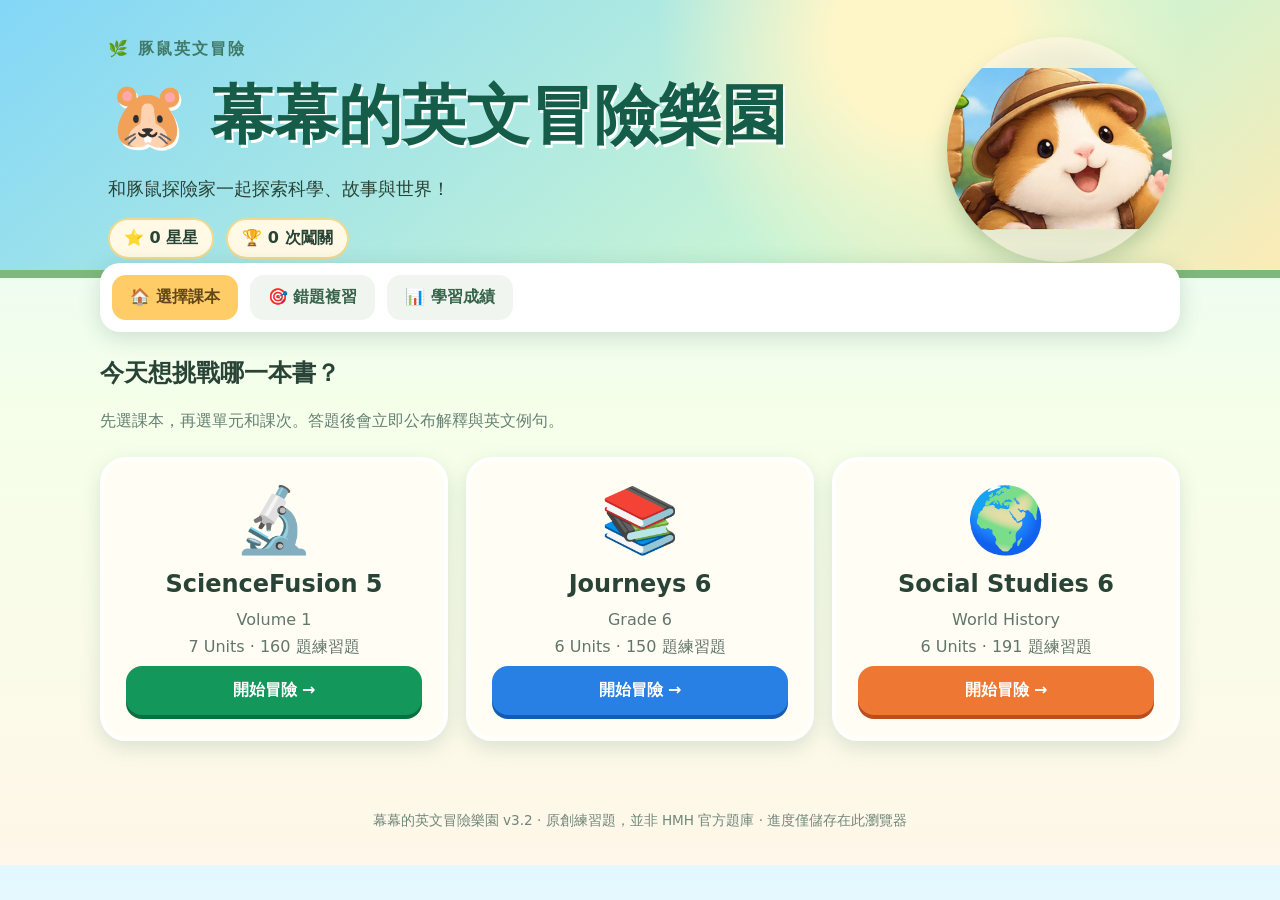
==== index.html @ 1f788ea9 "Add files via upload" ====
<!doctype html><html lang="zh-Hant"><head><meta charset="utf-8"><meta name="viewport" content="width=device-width,initial-scale=1"><title>幕幕的英文冒險樂園 v3.2</title><link rel="stylesheet" href="style.css"></head><body><header class="hero"><div class="hero-inner"><div><div class="eyebrow">🌿 豚鼠英文冒險</div><h1>🐹 幕幕的英文冒險樂園</h1><p>和豚鼠探險家一起探索科學、故事與世界！</p><div class="topstats"><span id="stars">⭐ 0 星星</span><span id="done">🏆 0 次闖關</span></div></div><img class="mascot" src="character.png" alt="豚鼠探險家"></div></header><div class="shell"><nav><button id="navHome" class="active">🏠 選擇課本</button><button id="navWrong">🎯 錯題複習</button><button id="navStats">📊 學習成績</button></nav><main><section id="home"><h2>今天想挑戰哪一本書？</h2><p class="muted">先選課本，再選單元和課次。答題後會立即公布解釋與英文例句。</p><div id="books" class="books"></div></section><section id="select" class="hide"><button class="back" id="backHome">← 返回課本</button><h2 id="bookTitle"></h2><p class="muted">請選擇單元，再選擇綜合挑戰或閱讀理解</p><div id="units"></div><div id="lessons"></div><div id="modeChoice" class="hide mode-choice"><h3>🐹 選擇練習模式</h3><button id="mixedMode" class="primary">🔤 綜合挑戰（單字、文法、觀念）· 20 題</button><button id="readingMode" class="primary">📖 閱讀理解（每題不同短文）· 20 題</button></div></section><section id="quiz" class="hide"><button class="back" id="backSelect">← 返回課次</button><div class="quizhead"><div><div id="crumb" class="muted"></div><h2 id="qcounter"></h2></div><span id="qscore" class="pill">⭐ 0</span></div><div class="bar"><div id="barfill"></div></div><div class="question-card"><div class="question-top"><span id="qtype" class="pill">英文挑戰</span><button id="speakQuestion" class="outline">🔊 朗讀題目</button></div><div id="readingPassage" class="reading-passage hide"><strong id="readingTitle"></strong><p id="readingText"></p><button id="speakPassage" class="outline">🔊 朗讀短文</button></div><h2 id="question"></h2><div id="options" class="options"></div></div><div id="feedback" class="feedback hide"><h2 id="verdict"></h2><p id="explanation"></p><div class="example"><strong>📗 英文例句</strong><p id="exampleEn"></p><p id="exampleZh" class="muted"></p><button id="speakExample" class="outline">🔊 聽例句</button></div><button id="next" class="primary">下一題 →</button></div></section><section id="finish" class="hide result"></section><section id="stats" class="hide"><h2>📊 學習成績</h2><div id="statsBody"></div><button id="clearStats" class="outline">清除本機學習紀錄</button></section></main><footer>幕幕的英文冒險樂園 v3.2 · 原創練習題，並非 HMH 官方題庫 · 進度僅儲存在此瀏覽器</footer></div><script src="data.js"></script><script src="reading.js"></script><script src="reading-addon.js"></script><script src="game.js"></script></body></html>
---- style.css ----
*{box-sizing:border-box}body{margin:0;font-family:system-ui,'Microsoft JhengHei',sans-serif;color:#294437;background:linear-gradient(180deg,#e3f8ff,#f5ffe9 48%,#fff7e9)}button{font:inherit;cursor:pointer;border:0}button:disabled{cursor:not-allowed;opacity:.55}.hero{background:radial-gradient(circle at 72% 15%,#fff6c8 0 9%,transparent 28%),linear-gradient(140deg,#83d7f7,#c9f4d4 68%,#fcebb6);border-bottom:8px solid #80b77c;overflow:hidden}.hero-inner{max-width:1120px;margin:auto;display:flex;align-items:center;justify-content:space-between;min-height:270px;padding:28px 28px 0}.eyebrow{font-weight:900;letter-spacing:2px;color:#407a69}h1{font-size:clamp(2.3rem,5vw,4.3rem);margin:12px 0;color:#155d48;text-shadow:2px 3px #fff}h2{line-height:1.4}.hero p{font-size:1.1rem}.mascot{width:225px;height:225px;object-fit:contain;filter:drop-shadow(0 10px 10px #487b4a55);border-radius:50%;background:#fff7e7a8}.topstats{display:flex;gap:12px;flex-wrap:wrap}.topstats span,.pill{display:inline-block;background:#fff9e5;border:2px solid #f0d98d;border-radius:40px;padding:8px 14px;font-weight:800}.shell{max-width:1120px;margin:0 auto;padding:0 20px}nav{display:flex;gap:12px;flex-wrap:wrap;background:#fff;border-radius:20px;padding:12px;margin:-15px auto 25px;position:relative;box-shadow:0 5px 22px #255b4530}nav button{background:#f0f6ef;color:#38644b;border-radius:14px;padding:12px 18px;font-weight:800}nav button.active,nav button:hover{background:#ffcc68;color:#614719}main{min-height:420px}section{margin-bottom:24px}.muted{color:#678076}.books{display:grid;grid-template-columns:repeat(3,minmax(0,1fr));gap:18px;margin-top:25px}.book{background:#fffdf4;border:4px solid #fff;box-shadow:0 7px 20px #39735b2c;border-radius:26px;padding:22px;text-align:center;display:flex;flex-direction:column;gap:8px}.book .emoji{font-size:4rem}.book h3{font-size:1.5rem;margin:4px 0}.book p{margin:0;color:#63766a}.book button,.primary{background:#14975b;color:white;font-weight:900;border-radius:16px;padding:14px 22px;box-shadow:0 4px 0 #08703f;margin-top:auto}.book:nth-child(2) button{background:#287fe4;box-shadow:0 4px 0 #155cb1}.book:nth-child(3) button{background:#ee7734;box-shadow:0 4px 0 #b94e1e}.back,.outline{border:2px solid #a4c8b5;border-radius:12px;background:#fff;padding:10px 14px;color:#24654e;font-weight:800}.unit,.lesson{width:100%;display:block;text-align:left;background:white;border:2px solid #d8e9d8;padding:15px 18px;border-radius:16px;margin:10px 0;font-weight:750;color:#335946}.unit.active{border-color:#1a9b62;background:#eaffec}.lesson{margin-left:12px;width:calc(100% - 12px)}.lesson small{display:block;color:#6b7c73;margin-top:4px}.lesson:disabled{background:#f4f5f1}.quizhead,.question-top{display:flex;justify-content:space-between;align-items:center;gap:12px}.bar{height:14px;background:#dbe6dc;border-radius:20px;overflow:hidden;margin:15px 0 20px}.bar>div{height:100%;background:#f3b43b;width:0;transition:width .2s}.question-card,.feedback,.result,#statsBody{background:#fff;border-radius:24px;padding:26px;box-shadow:0 6px 22px #416a4b22}.question-card h2{font-size:1.65rem;margin:25px 0}.options{display:grid;grid-template-columns:1fr 1fr;gap:12px}.option{background:#f6fbf4;border:2px solid #c8dfcd;border-radius:14px;padding:18px;text-align:left;color:#28513e;font-weight:750}.option:hover:not(:disabled){background:#e9f8dd}.option.correct{background:#dcf8df;border-color:#26a45c}.option.wrong{background:#ffe1e1;border-color:#e76d6d}.feedback{margin-top:18px;background:#fffbea}.feedback h2{color:#d07829}.example{background:#eff8e9;padding:15px;border-radius:16px;margin:15px 0}.hide{display:none!important}footer{color:#70877b;text-align:center;padding:35px 5px;font-size:.85rem}.result{text-align:center}.result h2{font-size:2rem}.result .primary{margin-top:15px}@media(max-width:700px){.hero-inner{min-height:215px;padding:20px 15px}.mascot{width:125px;height:125px}.hero p{font-size:.9rem}.books{grid-template-columns:1fr}.options{grid-template-columns:1fr}.shell{padding:0 12px}nav button{padding:9px;font-size:.85rem}.question-card{padding:18px}}

.mode-choice{margin:22px 0;padding:20px;background:#fff;border:2px solid #d5e8d4;border-radius:22px;display:flex;flex-wrap:wrap;gap:12px;align-items:center}.mode-choice h3{width:100%;margin:0}.mode-choice button{flex:1;min-width:220px}.reading-passage{background:#fffdf2;border:2px solid #e7ddb7;border-radius:16px;padding:20px;margin:16px 0 24px;line-height:1.85;color:#264439}.reading-passage strong{font-size:1.12em}.reading-passage p{white-space:pre-wrap;font-size:1.06em}.mode-choice.hide,.reading-passage.hide{display:none}
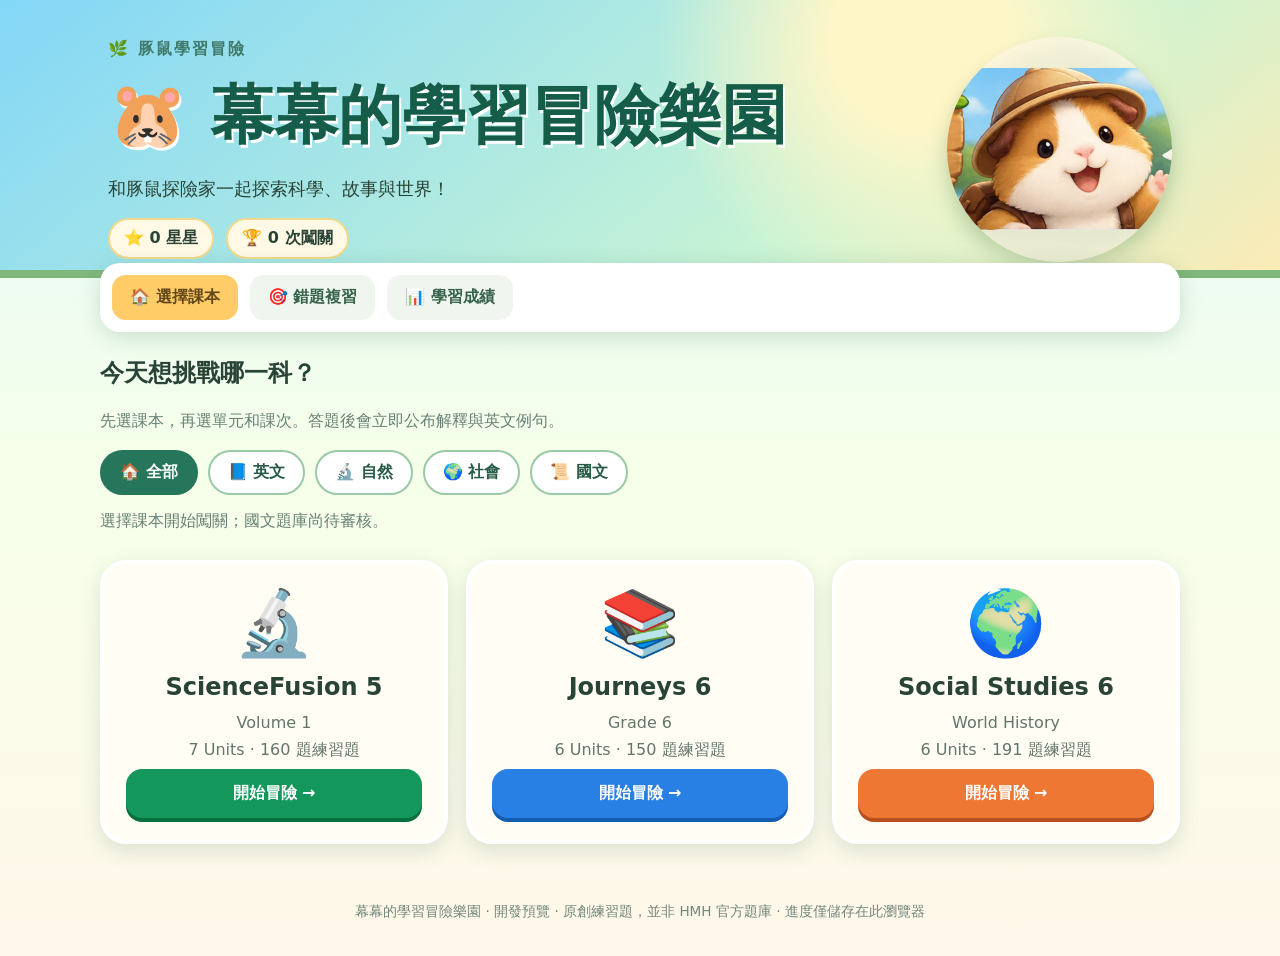
==== commit 45258c9f: "Introduce multisubject homepage on development branch" ====
--- a/index.html
+++ b/index.html
@@ -1 +1 @@
-<!doctype html><html lang="zh-Hant"><head><meta charset="utf-8"><meta name="viewport" content="width=device-width,initial-scale=1"><title>幕幕的英文冒險樂園 v3.2</title><link rel="stylesheet" href="style.css"></head><body><header class="hero"><div class="hero-inner"><div><div class="eyebrow">🌿 豚鼠英文冒險</div><h1>🐹 幕幕的英文冒險樂園</h1><p>和豚鼠探險家一起探索科學、故事與世界！</p><div class="topstats"><span id="stars">⭐ 0 星星</span><span id="done">🏆 0 次闖關</span></div></div><img class="mascot" src="character.png" alt="豚鼠探險家"></div></header><div class="shell"><nav><button id="navHome" class="active">🏠 選擇課本</button><button id="navWrong">🎯 錯題複習</button><button id="navStats">📊 學習成績</button></nav><main><section id="home"><h2>今天想挑戰哪一本書？</h2><p class="muted">先選課本，再選單元和課次。答題後會立即公布解釋與英文例句。</p><div id="books" class="books"></div></section><section id="select" class="hide"><button class="back" id="backHome">← 返回課本</button><h2 id="bookTitle"></h2><p class="muted">請選擇單元，再選擇綜合挑戰或閱讀理解</p><div id="units"></div><div id="lessons"></div><div id="modeChoice" class="hide mode-choice"><h3>🐹 選擇練習模式</h3><button id="mixedMode" class="primary">🔤 綜合挑戰（單字、文法、觀念）· 20 題</button><button id="readingMode" class="primary">📖 閱讀理解（每題不同短文）· 20 題</button></div></section><section id="quiz" class="hide"><button class="back" id="backSelect">← 返回課次</button><div class="quizhead"><div><div id="crumb" class="muted"></div><h2 id="qcounter"></h2></div><span id="qscore" class="pill">⭐ 0</span></div><div class="bar"><div id="barfill"></div></div><div class="question-card"><div class="question-top"><span id="qtype" class="pill">英文挑戰</span><button id="speakQuestion" class="outline">🔊 朗讀題目</button></div><div id="readingPassage" class="reading-passage hide"><strong id="readingTitle"></strong><p id="readingText"></p><button id="speakPassage" class="outline">🔊 朗讀短文</button></div><h2 id="question"></h2><div id="options" class="options"></div></div><div id="feedback" class="feedback hide"><h2 id="verdict"></h2><p id="explanation"></p><div class="example"><strong>📗 英文例句</strong><p id="exampleEn"></p><p id="exampleZh" class="muted"></p><button id="speakExample" class="outline">🔊 聽例句</button></div><button id="next" class="primary">下一題 →</button></div></section><section id="finish" class="hide result"></section><section id="stats" class="hide"><h2>📊 學習成績</h2><div id="statsBody"></div><button id="clearStats" class="outline">清除本機學習紀錄</button></section></main><footer>幕幕的英文冒險樂園 v3.2 · 原創練習題，並非 HMH 官方題庫 · 進度僅儲存在此瀏覽器</footer></div><script src="data.js"></script><script src="reading.js"></script><script src="reading-addon.js"></script><script src="game.js"></script></body></html>
+<!doctype html><html lang="zh-Hant"><head><meta charset="utf-8"><meta name="viewport" content="width=device-width,initial-scale=1"><title>幕幕的學習冒險樂園｜開發預覽</title><link rel="stylesheet" href="style.css"><link rel="stylesheet" href="subject-navigation.css"></head><body><header class="hero"><div class="hero-inner"><div><div class="eyebrow">🌿 豚鼠學習冒險</div><h1>🐹 幕幕的學習冒險樂園</h1><p>和豚鼠探險家一起探索科學、故事與世界！</p><div class="topstats"><span id="stars">⭐ 0 星星</span><span id="done">🏆 0 次闖關</span></div></div><img class="mascot" src="character.png" alt="豚鼠探險家"></div></header><div class="shell"><nav><button id="navHome" class="active">🏠 選擇課本</button><button id="navWrong">🎯 錯題複習</button><button id="navStats">📊 學習成績</button></nav><main><section id="home"><h2>今天想挑戰哪一科？</h2><p class="muted">先選課本，再選單元和課次。答題後會立即公布解釋與英文例句。</p><div id="books" class="books"></div></section><section id="select" class="hide"><button class="back" id="backHome">← 返回課本</button><h2 id="bookTitle"></h2><p class="muted">請選擇單元，再選擇綜合挑戰或閱讀理解</p><div id="units"></div><div id="lessons"></div><div id="modeChoice" class="hide mode-choice"><h3>🐹 選擇練習模式</h3><button id="mixedMode" class="primary">🔤 綜合挑戰（單字、文法、觀念）· 20 題</button><button id="readingMode" class="primary">📖 閱讀理解（每題不同短文）· 20 題</button></div></section><section id="quiz" class="hide"><button class="back" id="backSelect">← 返回課次</button><div class="quizhead"><div><div id="crumb" class="muted"></div><h2 id="qcounter"></h2></div><span id="qscore" class="pill">⭐ 0</span></div><div class="bar"><div id="barfill"></div></div><div class="question-card"><div class="question-top"><span id="qtype" class="pill">英文挑戰</span><button id="speakQuestion" class="outline">🔊 朗讀題目</button></div><div id="readingPassage" class="reading-passage hide"><strong id="readingTitle"></strong><p id="readingText"></p><button id="speakPassage" class="outline">🔊 朗讀短文</button></div><h2 id="question"></h2><div id="options" class="options"></div></div><div id="feedback" class="feedback hide"><h2 id="verdict"></h2><p id="explanation"></p><div class="example"><strong>📗 英文例句</strong><p id="exampleEn"></p><p id="exampleZh" class="muted"></p><button id="speakExample" class="outline">🔊 聽例句</button></div><button id="next" class="primary">下一題 →</button></div></section><section id="finish" class="hide result"></section><section id="stats" class="hide"><h2>📊 學習成績</h2><div id="statsBody"></div><button id="clearStats" class="outline">清除本機學習紀錄</button></section></main><footer>幕幕的學習冒險樂園 · 開發預覽 · 原創練習題，並非 HMH 官方題庫 · 進度僅儲存在此瀏覽器</footer></div><script src="data.js"></script><script src="reading.js"></script><script src="reading-addon.js"></script><script src="game.js"></script><script src="subject-navigation.js"></script></body></html>
--- a/subject-navigation.css
+++ b/subject-navigation.css
@@ -0,0 +1,7 @@
+/* Multisubject navigation: development branch only */
+.subject-tabs{display:flex;gap:10px;flex-wrap:wrap;margin:18px 0 10px}
+.subject-tab{border:2px solid #9ac9a6;background:#fff;border-radius:999px;padding:10px 18px;font-weight:800;color:#275b47}
+.subject-tab:hover,.subject-tab:focus-visible{background:#e5f8e9;outline-offset:3px}
+.subject-tab.active{background:#26765b;color:#fff;border-color:#26765b}
+.subject-note{min-height:1.5em}
+.book[hidden]{display:none!important}
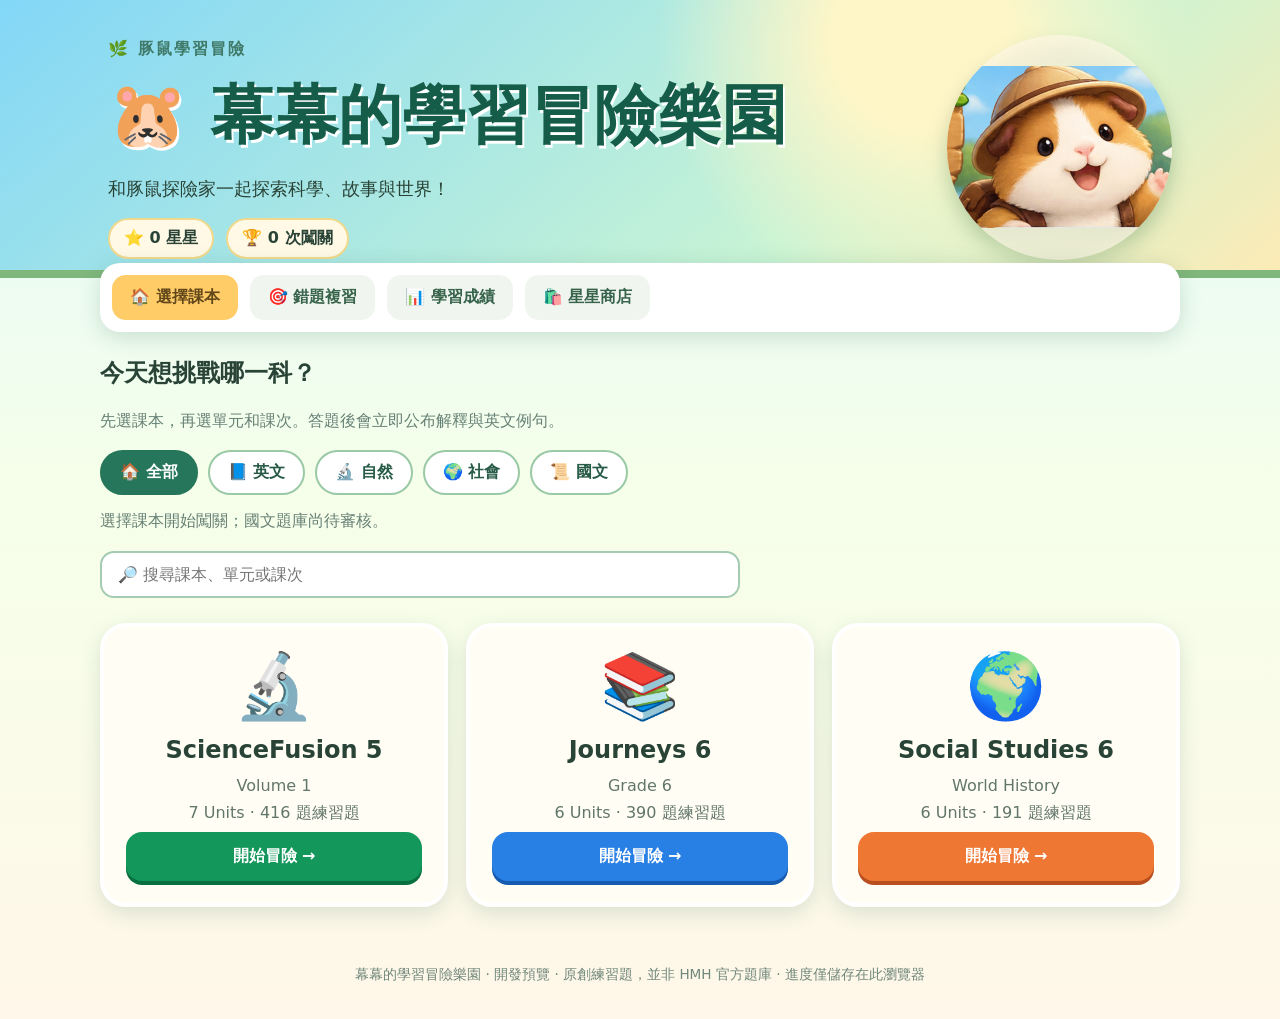
==== commit 2526f127: "Add accessible star shop and cosmetic costume preview to game layout" ====
--- a/index.html
+++ b/index.html
@@ -1 +1 @@
-<!doctype html><html lang="zh-Hant"><head><meta charset="utf-8"><meta name="viewport" content="width=device-width,initial-scale=1"><title>幕幕的學習冒險樂園｜開發預覽</title><link rel="stylesheet" href="style.css"><link rel="stylesheet" href="subject-navigation.css"></head><body><header class="hero"><div class="hero-inner"><div><div class="eyebrow">🌿 豚鼠學習冒險</div><h1>🐹 幕幕的學習冒險樂園</h1><p>和豚鼠探險家一起探索科學、故事與世界！</p><div class="topstats"><span id="stars">⭐ 0 星星</span><span id="done">🏆 0 次闖關</span></div></div><img class="mascot" src="character.png" alt="豚鼠探險家"></div></header><div class="shell"><nav><button id="navHome" class="active">🏠 選擇課本</button><button id="navWrong">🎯 錯題複習</button><button id="navStats">📊 學習成績</button></nav><main><section id="home"><h2>今天想挑戰哪一科？</h2><p class="muted">先選課本，再選單元和課次。答題後會立即公布解釋與英文例句。</p><div id="books" class="books"></div></section><section id="select" class="hide"><button class="back" id="backHome">← 返回課本</button><h2 id="bookTitle"></h2><p class="muted">請選擇單元，再選擇綜合挑戰或閱讀理解</p><div id="units"></div><div id="lessons"></div><div id="modeChoice" class="hide mode-choice"><h3>🐹 選擇練習模式</h3><button id="mixedMode" class="primary">🔤 綜合挑戰（單字、文法、觀念）· 20 題</button><button id="readingMode" class="primary">📖 閱讀理解（每題不同短文）· 20 題</button></div></section><section id="quiz" class="hide"><button class="back" id="backSelect">← 返回課次</button><div class="quizhead"><div><div id="crumb" class="muted"></div><h2 id="qcounter"></h2></div><span id="qscore" class="pill">⭐ 0</span></div><div class="bar"><div id="barfill"></div></div><div class="question-card"><div class="question-top"><span id="qtype" class="pill">英文挑戰</span><button id="speakQuestion" class="outline">🔊 朗讀題目</button></div><div id="readingPassage" class="reading-passage hide"><strong id="readingTitle"></strong><p id="readingText"></p><button id="speakPassage" class="outline">🔊 朗讀短文</button></div><h2 id="question"></h2><div id="options" class="options"></div></div><div id="feedback" class="feedback hide"><h2 id="verdict"></h2><p id="explanation"></p><div class="example"><strong>📗 英文例句</strong><p id="exampleEn"></p><p id="exampleZh" class="muted"></p><button id="speakExample" class="outline">🔊 聽例句</button></div><button id="next" class="primary">下一題 →</button></div></section><section id="finish" class="hide result"></section><section id="stats" class="hide"><h2>📊 學習成績</h2><div id="statsBody"></div><button id="clearStats" class="outline">清除本機學習紀錄</button></section></main><footer>幕幕的學習冒險樂園 · 開發預覽 · 原創練習題，並非 HMH 官方題庫 · 進度僅儲存在此瀏覽器</footer></div><script src="data.js"></script><script src="reading.js"></script><script src="reading-addon.js"></script><script src="game.js"></script><script src="subject-navigation.js"></script></body></html>
+<!doctype html><html lang="zh-Hant"><head><meta charset="utf-8"><meta name="viewport" content="width=device-width,initial-scale=1"><title>幕幕的學習冒險樂園｜開發預覽</title><link rel="stylesheet" href="style.css"><link rel="stylesheet" href="subject-navigation.css"></head><body><header class="hero"><div class="hero-inner"><div><div class="eyebrow">🌿 豚鼠學習冒險</div><h1>🐹 幕幕的學習冒險樂園</h1><p>和豚鼠探險家一起探索科學、故事與世界！</p><div class="topstats"><span id="stars">⭐ 0 星星</span><span id="done">🏆 0 次闖關</span></div></div><div class="mascot-wrap"><img class="mascot" src="character.png" alt="豚鼠探險家"><span id="hatOutfit" class="outfit hat-outfit hide" aria-label="已裝備魔法帽">🎩</span><span id="capeOutfit" class="outfit cape-outfit hide" aria-label="已裝備英雄披風">🦸</span></div></div></header><div class="shell"><nav><button id="navHome" class="active">🏠 選擇課本</button><button id="navWrong">🎯 錯題複習</button><button id="navStats">📊 學習成績</button><button id="navShop">🛍️ 星星商店</button></nav><main><section id="home"><h2>今天想挑戰哪一科？</h2><p class="muted">先選課本，再選單元和課次。答題後會立即公布解釋與英文例句。</p><div id="books" class="books"></div></section><section id="select" class="hide"><button class="back" id="backHome">← 返回課本</button><h2 id="bookTitle"></h2><p class="muted">請選擇單元，再選擇綜合挑戰或閱讀理解</p><div id="units"></div><div id="lessons"></div><div id="modeChoice" class="hide mode-choice"><h3>🐹 選擇練習模式</h3><button id="mixedMode" class="primary">🔤 綜合挑戰（單字、文法、觀念）· 20 題</button><button id="readingMode" class="primary">📖 閱讀理解（每題不同短文）· 20 題</button></div></section><section id="quiz" class="hide"><button class="back" id="backSelect">← 返回課次</button><div class="quizhead"><div><div id="crumb" class="muted"></div><h2 id="qcounter"></h2></div><span id="qscore" class="pill">⭐ 0</span></div><div class="bar"><div id="barfill"></div></div><div class="question-card"><div class="question-top"><span id="qtype" class="pill">英文挑戰</span><button id="speakQuestion" class="outline">🔊 朗讀題目</button></div><div id="readingPassage" class="reading-passage hide"><strong id="readingTitle"></strong><p id="readingText"></p><button id="speakPassage" class="outline">🔊 朗讀短文</button></div><h2 id="question"></h2><div id="options" class="options"></div></div><div id="feedback" class="feedback hide"><h2 id="verdict"></h2><p id="explanation"></p><div class="example"><strong>📗 英文例句</strong><p id="exampleEn"></p><p id="exampleZh" class="muted"></p><button id="speakExample" class="outline">🔊 聽例句</button></div><button id="next" class="primary">下一題 →</button></div></section><section id="finish" class="hide result"></section><section id="shop" class="hide"><h2>🛍️ 幕幕的星星商店</h2><p class="muted">使用答題累積的星星換取天竺鼠的裝扮與場景。所有課程永遠自由開放，商品不影響題目或課次。</p><p id="shopBalance" class="shop-balance" aria-live="polite"></p><div id="rewardPreview" class="reward-preview"></div><div id="shopItems" class="shop-items"></div><p id="shopMessage" class="muted" role="status" aria-live="polite"></p></section><section id="stats" class="hide"><h2>📊 學習成績</h2><div id="statsBody"></div><button id="clearStats" class="outline">清除本機學習紀錄</button></section></main><footer>幕幕的學習冒險樂園 · 開發預覽 · 原創練習題，並非 HMH 官方題庫 · 進度僅儲存在此瀏覽器</footer></div><script src="data.js"></script><script src="reading.js"></script><script src="reading-addon.js"></script><script src="rewards.js"></script><script src="game.js"></script><script src="subject-navigation.js"></script></body></html>
--- a/subject-navigation.css
+++ b/subject-navigation.css
@@ -5,3 +5,16 @@
 .subject-tab.active{background:#26765b;color:#fff;border-color:#26765b}
 .subject-note{min-height:1.5em}
 .book[hidden]{display:none!important}
+
+.lesson-review{margin:24px 0;padding:20px;background:#fffdf5;border:2px solid #e2d6ac;border-radius:20px}
+.lesson-review h3{margin-top:0}
+.review-item{margin:10px 0;padding:12px 14px;border:1px solid #c8dfcb;border-radius:12px;background:#fff}
+.review-item summary{font-weight:700;cursor:pointer;line-height:1.5}
+.review-item p{margin:10px 0;line-height:1.6}
+#studyMode{margin:8px}
+
+.lesson-search{width:100%;max-width:640px;padding:12px 16px;border:2px solid #a5cbb2;border-radius:14px;font:inherit;background:#fff;color:#294437}
+.lesson-search:focus-visible{outline:3px solid #7ecf9b;outline-offset:2px}
+.lesson-search-results:not(:empty){max-width:740px;margin:10px 0 20px;padding:12px;border-radius:16px;background:#f6fff8;border:1px solid #c9e3cf}
+.lesson-search-result{display:block;width:100%;text-align:left;margin:6px 0;padding:10px 12px;background:#fff;border:1px solid #b6d9c0;border-radius:10px;color:#275b47}
+.lesson-search-result:hover,.lesson-search-result:focus-visible{background:#e1f7e8}
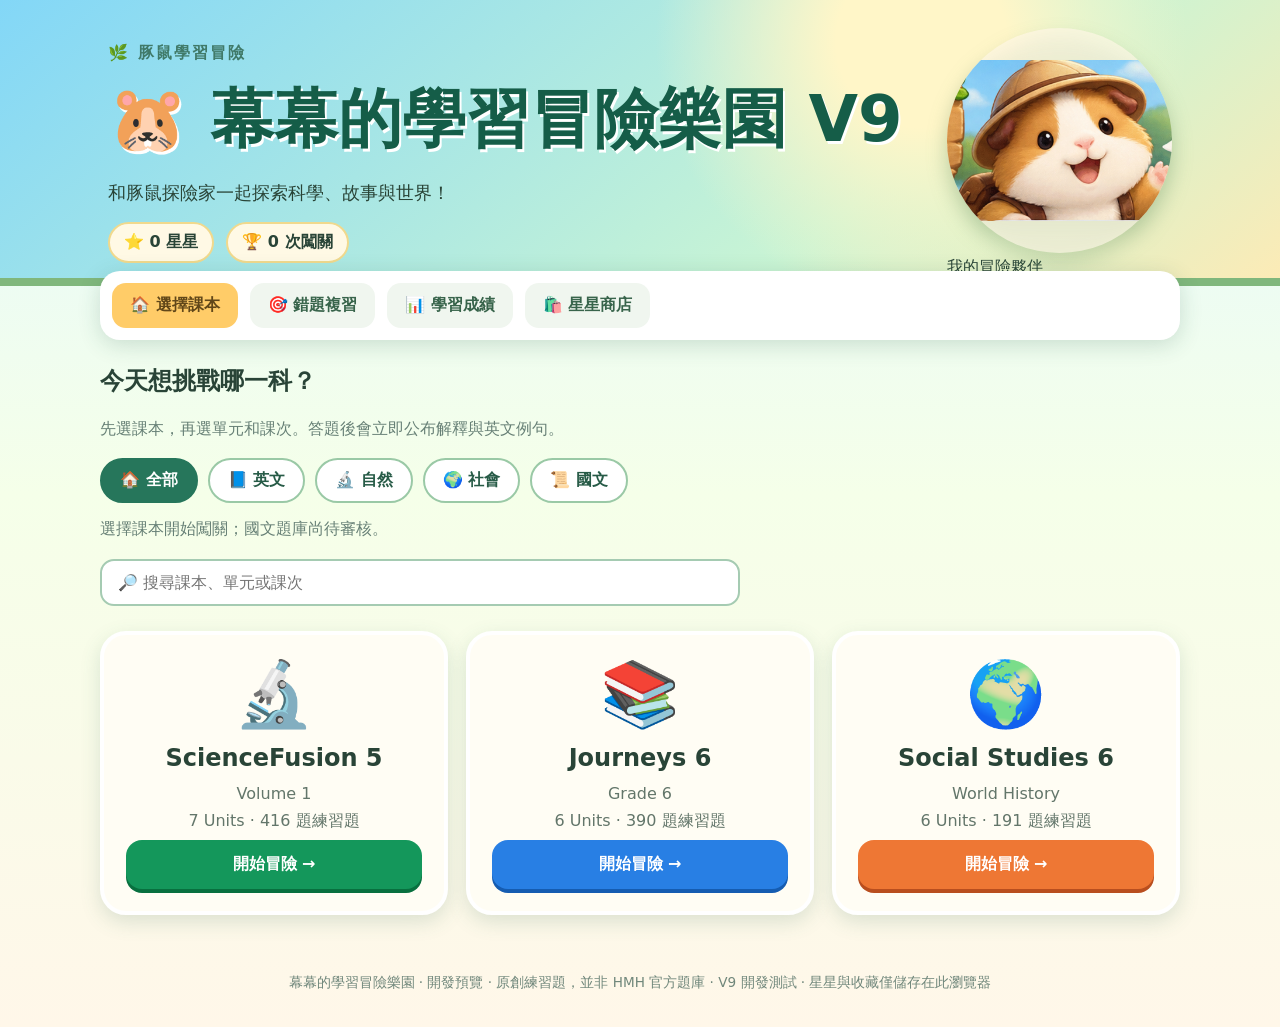
==== commit 1e66f0d3: "Build V9 12-item illustrated shop, filter tabs, preview and collectible badge gallery" ====
--- a/index.html
+++ b/index.html
@@ -1 +1 @@
-<!doctype html><html lang="zh-Hant"><head><meta charset="utf-8"><meta name="viewport" content="width=device-width,initial-scale=1"><title>幕幕的學習冒險樂園｜開發預覽</title><link rel="stylesheet" href="style.css"><link rel="stylesheet" href="subject-navigation.css"></head><body><header class="hero"><div class="hero-inner"><div><div class="eyebrow">🌿 豚鼠學習冒險</div><h1>🐹 幕幕的學習冒險樂園</h1><p>和豚鼠探險家一起探索科學、故事與世界！</p><div class="topstats"><span id="stars">⭐ 0 星星</span><span id="done">🏆 0 次闖關</span></div></div><div class="mascot-wrap"><img class="mascot" src="character.png" alt="豚鼠探險家"><span id="hatOutfit" class="outfit hat-outfit hide" aria-label="已裝備魔法帽">🎩</span><span id="capeOutfit" class="outfit cape-outfit hide" aria-label="已裝備英雄披風">🦸</span></div></div></header><div class="shell"><nav><button id="navHome" class="active">🏠 選擇課本</button><button id="navWrong">🎯 錯題複習</button><button id="navStats">📊 學習成績</button><button id="navShop">🛍️ 星星商店</button></nav><main><section id="home"><h2>今天想挑戰哪一科？</h2><p class="muted">先選課本，再選單元和課次。答題後會立即公布解釋與英文例句。</p><div id="books" class="books"></div></section><section id="select" class="hide"><button class="back" id="backHome">← 返回課本</button><h2 id="bookTitle"></h2><p class="muted">請選擇單元，再選擇綜合挑戰或閱讀理解</p><div id="units"></div><div id="lessons"></div><div id="modeChoice" class="hide mode-choice"><h3>🐹 選擇練習模式</h3><button id="mixedMode" class="primary">🔤 綜合挑戰（單字、文法、觀念）· 20 題</button><button id="readingMode" class="primary">📖 閱讀理解（每題不同短文）· 20 題</button></div></section><section id="quiz" class="hide"><button class="back" id="backSelect">← 返回課次</button><div class="quizhead"><div><div id="crumb" class="muted"></div><h2 id="qcounter"></h2></div><span id="qscore" class="pill">⭐ 0</span></div><div class="bar"><div id="barfill"></div></div><div class="question-card"><div class="question-top"><span id="qtype" class="pill">英文挑戰</span><button id="speakQuestion" class="outline">🔊 朗讀題目</button></div><div id="readingPassage" class="reading-passage hide"><strong id="readingTitle"></strong><p id="readingText"></p><button id="speakPassage" class="outline">🔊 朗讀短文</button></div><h2 id="question"></h2><div id="options" class="options"></div></div><div id="feedback" class="feedback hide"><h2 id="verdict"></h2><p id="explanation"></p><div class="example"><strong>📗 英文例句</strong><p id="exampleEn"></p><p id="exampleZh" class="muted"></p><button id="speakExample" class="outline">🔊 聽例句</button></div><button id="next" class="primary">下一題 →</button></div></section><section id="finish" class="hide result"></section><section id="shop" class="hide"><h2>🛍️ 幕幕的星星商店</h2><p class="muted">使用答題累積的星星換取天竺鼠的裝扮與場景。所有課程永遠自由開放，商品不影響題目或課次。</p><p id="shopBalance" class="shop-balance" aria-live="polite"></p><div id="rewardPreview" class="reward-preview"></div><div id="shopItems" class="shop-items"></div><p id="shopMessage" class="muted" role="status" aria-live="polite"></p></section><section id="stats" class="hide"><h2>📊 學習成績</h2><div id="statsBody"></div><button id="clearStats" class="outline">清除本機學習紀錄</button></section></main><footer>幕幕的學習冒險樂園 · 開發預覽 · 原創練習題，並非 HMH 官方題庫 · 進度僅儲存在此瀏覽器</footer></div><script src="data.js"></script><script src="reading.js"></script><script src="reading-addon.js"></script><script src="rewards.js"></script><script src="game.js"></script><script src="subject-navigation.js"></script></body></html>
+<!doctype html><html lang="zh-Hant"><head><meta charset="utf-8"><meta name="viewport" content="width=device-width,initial-scale=1"><title>幕幕的學習冒險樂園｜開發預覽</title><link rel="stylesheet" href="style.css"><link rel="stylesheet" href="subject-navigation.css"></head><body><header class="hero"><div class="hero-inner"><div><div class="eyebrow">🌿 豚鼠學習冒險</div><h1>🐹 幕幕的學習冒險樂園 <span class="version-mark">V9</span></h1><p>和豚鼠探險家一起探索科學、故事與世界！</p><div class="topstats"><span id="stars">⭐ 0 星星</span><span id="done">🏆 0 次闖關</span></div></div><div class="mascot-wrap"><img id="heroMascot" class="mascot" src="character.png" alt="豚鼠探險家"><div id="heroOutfitCaption" class="hero-outfit-caption">我的冒險夥伴</div></div></div></header><div class="shell"><nav><button id="navHome" class="active">🏠 選擇課本</button><button id="navWrong">🎯 錯題複習</button><button id="navStats">📊 學習成績</button><button id="navShop">🛍️ 星星商店</button></nav><main><section id="home"><h2>今天想挑戰哪一科？</h2><p class="muted">先選課本，再選單元和課次。答題後會立即公布解釋與英文例句。</p><div id="books" class="books"></div></section><section id="select" class="hide"><button class="back" id="backHome">← 返回課本</button><h2 id="bookTitle"></h2><p class="muted">請選擇單元，再選擇綜合挑戰或閱讀理解</p><div id="units"></div><div id="lessons"></div><div id="modeChoice" class="hide mode-choice"><h3>🐹 選擇練習模式</h3><button id="mixedMode" class="primary">🔤 綜合挑戰（單字、文法、觀念）· 20 題</button><button id="readingMode" class="primary">📖 閱讀理解（每題不同短文）· 20 題</button></div></section><section id="quiz" class="hide"><button class="back" id="backSelect">← 返回課次</button><div class="quizhead"><div><div id="crumb" class="muted"></div><h2 id="qcounter"></h2></div><span id="qscore" class="pill">⭐ 0</span></div><div class="bar"><div id="barfill"></div></div><div class="question-card"><div class="question-top"><span id="qtype" class="pill">英文挑戰</span><button id="speakQuestion" class="outline">🔊 朗讀題目</button></div><div id="readingPassage" class="reading-passage hide"><strong id="readingTitle"></strong><p id="readingText"></p><button id="speakPassage" class="outline">🔊 朗讀短文</button></div><h2 id="question"></h2><div id="options" class="options"></div></div><div id="feedback" class="feedback hide"><h2 id="verdict"></h2><p id="explanation"></p><div class="example"><strong>📗 英文例句</strong><p id="exampleEn"></p><p id="exampleZh" class="muted"></p><button id="speakExample" class="outline">🔊 聽例句</button></div><button id="next" class="primary">下一題 →</button></div></section><section id="finish" class="hide result"></section><section id="shop" class="hide"><div class="shop-heading"><div><div class="eyebrow">🐹 V9 · 收藏冒險</div><h2>⭐ 幕幕的星星商店</h2><p class="muted">答對題目蒐集星星，兌換精緻裝扮、場景和收藏徽章。<strong>所有課程始終自由開放。</strong></p></div><p id="shopBalance" class="shop-balance" aria-live="polite">⭐ 0 顆星星</p></div><div class="shop-layout"><aside class="shop-sidebar"><div id="rewardPreview" class="reward-preview"></div><div id="equipSummary" class="equip-summary"></div><h3>🏅 我的收藏徽章</h3><div id="collectionShelf" class="collection-shelf"></div></aside><div class="shop-main"><div id="shopFilters" class="shop-filters" role="group" aria-label="商品分類"><button type="button" data-filter="all" class="active">全部商品</button><button type="button" data-filter="outfit">角色裝扮</button><button type="button" data-filter="scene">夢幻場景</button><button type="button" data-filter="badge">學習徽章</button></div><div id="shopItems" class="shop-items"></div><p id="shopMessage" class="shop-message" role="status" aria-live="polite"></p></div></div></section><section id="stats" class="hide"><h2>📊 學習成績</h2><div id="statsBody"></div><button id="clearStats" class="outline">清除本機學習紀錄</button></section></main><footer>幕幕的學習冒險樂園 · 開發預覽 · 原創練習題，並非 HMH 官方題庫 · V9 開發測試 · 星星與收藏僅儲存在此瀏覽器</footer></div><script src="data.js"></script><script src="reading.js"></script><script src="reading-addon.js"></script><script src="reward-art.js"></script><script src="rewards.js"></script><script src="game.js"></script><script src="subject-navigation.js"></script></body></html>
--- a/style.css
+++ b/style.css
@@ -1,3 +1,25 @@
 *{box-sizing:border-box}body{margin:0;font-family:system-ui,'Microsoft JhengHei',sans-serif;color:#294437;background:linear-gradient(180deg,#e3f8ff,#f5ffe9 48%,#fff7e9)}button{font:inherit;cursor:pointer;border:0}button:disabled{cursor:not-allowed;opacity:.55}.hero{background:radial-gradient(circle at 72% 15%,#fff6c8 0 9%,transparent 28%),linear-gradient(140deg,#83d7f7,#c9f4d4 68%,#fcebb6);border-bottom:8px solid #80b77c;overflow:hidden}.hero-inner{max-width:1120px;margin:auto;display:flex;align-items:center;justify-content:space-between;min-height:270px;padding:28px 28px 0}.eyebrow{font-weight:900;letter-spacing:2px;color:#407a69}h1{font-size:clamp(2.3rem,5vw,4.3rem);margin:12px 0;color:#155d48;text-shadow:2px 3px #fff}h2{line-height:1.4}.hero p{font-size:1.1rem}.mascot{width:225px;height:225px;object-fit:contain;filter:drop-shadow(0 10px 10px #487b4a55);border-radius:50%;background:#fff7e7a8}.topstats{display:flex;gap:12px;flex-wrap:wrap}.topstats span,.pill{display:inline-block;background:#fff9e5;border:2px solid #f0d98d;border-radius:40px;padding:8px 14px;font-weight:800}.shell{max-width:1120px;margin:0 auto;padding:0 20px}nav{display:flex;gap:12px;flex-wrap:wrap;background:#fff;border-radius:20px;padding:12px;margin:-15px auto 25px;position:relative;box-shadow:0 5px 22px #255b4530}nav button{background:#f0f6ef;color:#38644b;border-radius:14px;padding:12px 18px;font-weight:800}nav button.active,nav button:hover{background:#ffcc68;color:#614719}main{min-height:420px}section{margin-bottom:24px}.muted{color:#678076}.books{display:grid;grid-template-columns:repeat(3,minmax(0,1fr));gap:18px;margin-top:25px}.book{background:#fffdf4;border:4px solid #fff;box-shadow:0 7px 20px #39735b2c;border-radius:26px;padding:22px;text-align:center;display:flex;flex-direction:column;gap:8px}.book .emoji{font-size:4rem}.book h3{font-size:1.5rem;margin:4px 0}.book p{margin:0;color:#63766a}.book button,.primary{background:#14975b;color:white;font-weight:900;border-radius:16px;padding:14px 22px;box-shadow:0 4px 0 #08703f;margin-top:auto}.book:nth-child(2) button{background:#287fe4;box-shadow:0 4px 0 #155cb1}.book:nth-child(3) button{background:#ee7734;box-shadow:0 4px 0 #b94e1e}.back,.outline{border:2px solid #a4c8b5;border-radius:12px;background:#fff;padding:10px 14px;color:#24654e;font-weight:800}.unit,.lesson{width:100%;display:block;text-align:left;background:white;border:2px solid #d8e9d8;padding:15px 18px;border-radius:16px;margin:10px 0;font-weight:750;color:#335946}.unit.active{border-color:#1a9b62;background:#eaffec}.lesson{margin-left:12px;width:calc(100% - 12px)}.lesson small{display:block;color:#6b7c73;margin-top:4px}.lesson:disabled{background:#f4f5f1}.quizhead,.question-top{display:flex;justify-content:space-between;align-items:center;gap:12px}.bar{height:14px;background:#dbe6dc;border-radius:20px;overflow:hidden;margin:15px 0 20px}.bar>div{height:100%;background:#f3b43b;width:0;transition:width .2s}.question-card,.feedback,.result,#statsBody{background:#fff;border-radius:24px;padding:26px;box-shadow:0 6px 22px #416a4b22}.question-card h2{font-size:1.65rem;margin:25px 0}.options{display:grid;grid-template-columns:1fr 1fr;gap:12px}.option{background:#f6fbf4;border:2px solid #c8dfcd;border-radius:14px;padding:18px;text-align:left;color:#28513e;font-weight:750}.option:hover:not(:disabled){background:#e9f8dd}.option.correct{background:#dcf8df;border-color:#26a45c}.option.wrong{background:#ffe1e1;border-color:#e76d6d}.feedback{margin-top:18px;background:#fffbea}.feedback h2{color:#d07829}.example{background:#eff8e9;padding:15px;border-radius:16px;margin:15px 0}.hide{display:none!important}footer{color:#70877b;text-align:center;padding:35px 5px;font-size:.85rem}.result{text-align:center}.result h2{font-size:2rem}.result .primary{margin-top:15px}@media(max-width:700px){.hero-inner{min-height:215px;padding:20px 15px}.mascot{width:125px;height:125px}.hero p{font-size:.9rem}.books{grid-template-columns:1fr}.options{grid-template-columns:1fr}.shell{padding:0 12px}nav button{padding:9px;font-size:.85rem}.question-card{padding:18px}}
 
 .mode-choice{margin:22px 0;padding:20px;background:#fff;border:2px solid #d5e8d4;border-radius:22px;display:flex;flex-wrap:wrap;gap:12px;align-items:center}.mode-choice h3{width:100%;margin:0}.mode-choice button{flex:1;min-width:220px}.reading-passage{background:#fffdf2;border:2px solid #e7ddb7;border-radius:16px;padding:20px;margin:16px 0 24px;line-height:1.85;color:#264439}.reading-passage strong{font-size:1.12em}.reading-passage p{white-space:pre-wrap;font-size:1.06em}.mode-choice.hide,.reading-passage.hide{display:none}
+
+
+/* V8: cosmetics only, every lesson is available independently of stars. */
+.mascot-wrap{position:relative;flex:none}
+.mascot-wrap .outfit{position:absolute;pointer-events:none;font-size:3.2rem;filter:drop-shadow(0 3px 4px #3458)}
+.mascot-wrap .hat-outfit{top:-10px;left:calc(50% - 25px);transform:rotate(-12deg)}
+.mascot-wrap .cape-outfit{bottom:12px;right:-10px}
+.hero-treehouse{background:linear-gradient(145deg,#b4edbf,#e9f9c2 65%,#f3e6bf)}
+.hero-castle{background:linear-gradient(145deg,#c6d4ff,#f0d9ff 65%,#fff3ba)}
+.shop-balance{display:inline-block;padding:12px 18px;border-radius:20px;background:#fff4cf;border:2px solid #edcf79;font-size:1.2rem;font-weight:900}
+.reward-preview{max-width:480px;min-height:205px;margin:14px 0 26px;padding:20px;text-align:center;border-radius:24px;border:3px solid #e4e6c5;background:linear-gradient(#d6f4ff,#fff9d8)}
+.reward-preview.preview-treehouse{background:linear-gradient(#a8ebca,#b4d99c)}
+.reward-preview.preview-castle{background:linear-gradient(#c9d8ff,#ecd9ff)}
+.shop-mascot{width:140px;height:140px;object-fit:contain;border-radius:50%;background:#fff9edcc}
+.shop-outfit-label{font-weight:800;margin:8px 0}
+.shop-items{display:grid;grid-template-columns:repeat(2,minmax(0,1fr));gap:18px}
+.shop-card{display:flex;flex-direction:column;gap:8px;border:2px solid #e1e9d8;border-radius:22px;background:white;padding:22px;box-shadow:0 5px 15px #45634418}
+.shop-card h3,.shop-card p{margin:0}
+.shop-card .shop-emoji{font-size:3.8rem}
+.shop-card .shop-price{margin-top:auto;font-weight:900;color:#9c6914}
+.shop-card button{margin-top:10px}
+@media(max-width:700px){.shop-items{grid-template-columns:1fr}.mascot-wrap .outfit{font-size:2.4rem}.mascot-wrap .hat-outfit{left:calc(50% - 20px)}}
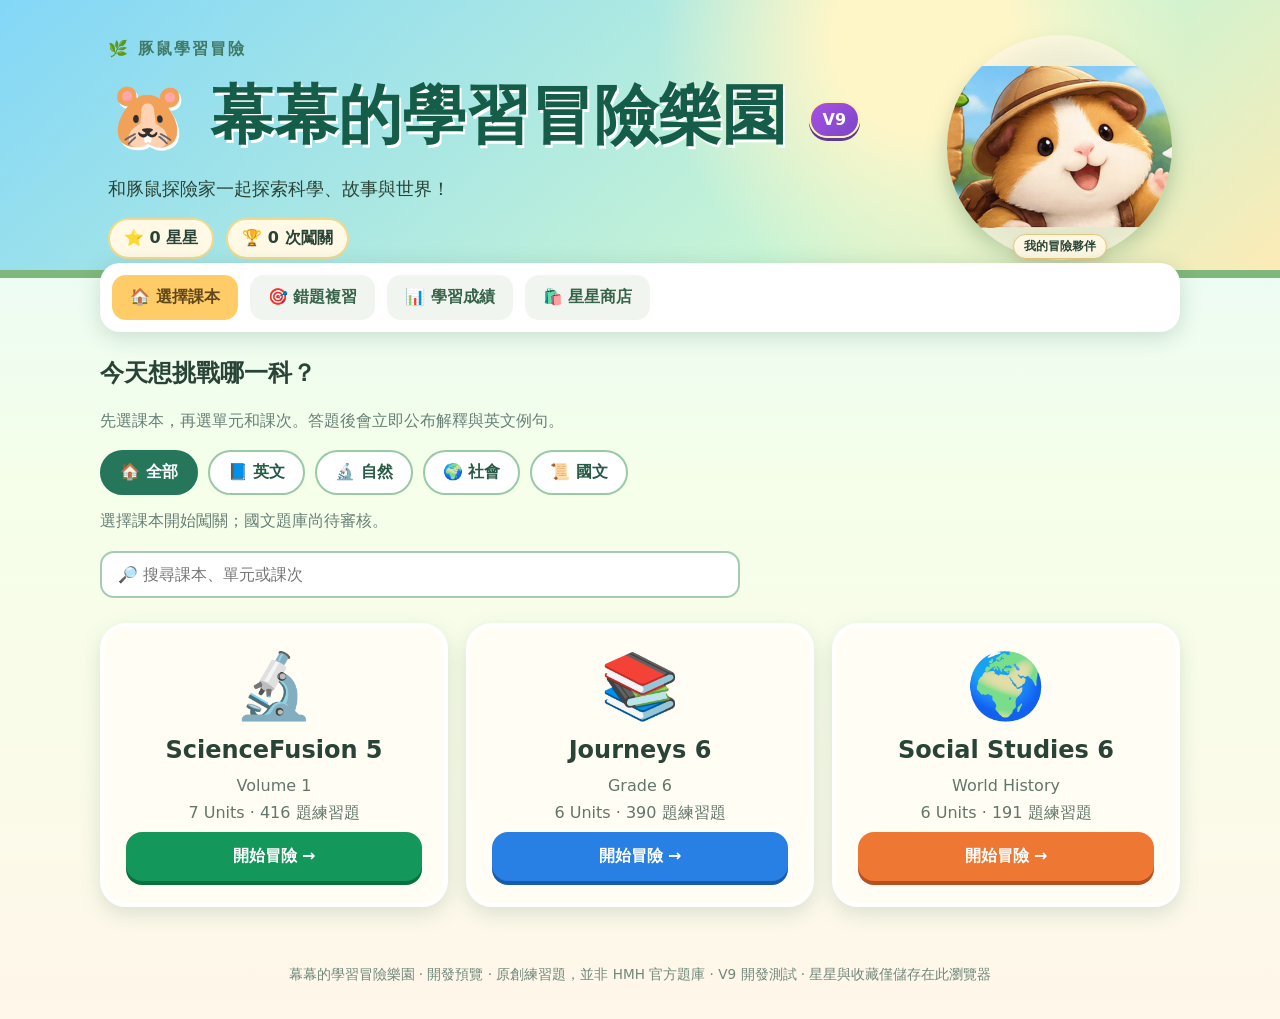
==== commit e50bcaaf: "Rework V9 shop with reference-style equipment showcase, badges and reward detail lightbox" ====
--- a/index.html
+++ b/index.html
@@ -1 +1 @@
-<!doctype html><html lang="zh-Hant"><head><meta charset="utf-8"><meta name="viewport" content="width=device-width,initial-scale=1"><title>幕幕的學習冒險樂園｜開發預覽</title><link rel="stylesheet" href="style.css"><link rel="stylesheet" href="subject-navigation.css"></head><body><header class="hero"><div class="hero-inner"><div><div class="eyebrow">🌿 豚鼠學習冒險</div><h1>🐹 幕幕的學習冒險樂園 <span class="version-mark">V9</span></h1><p>和豚鼠探險家一起探索科學、故事與世界！</p><div class="topstats"><span id="stars">⭐ 0 星星</span><span id="done">🏆 0 次闖關</span></div></div><div class="mascot-wrap"><img id="heroMascot" class="mascot" src="character.png" alt="豚鼠探險家"><div id="heroOutfitCaption" class="hero-outfit-caption">我的冒險夥伴</div></div></div></header><div class="shell"><nav><button id="navHome" class="active">🏠 選擇課本</button><button id="navWrong">🎯 錯題複習</button><button id="navStats">📊 學習成績</button><button id="navShop">🛍️ 星星商店</button></nav><main><section id="home"><h2>今天想挑戰哪一科？</h2><p class="muted">先選課本，再選單元和課次。答題後會立即公布解釋與英文例句。</p><div id="books" class="books"></div></section><section id="select" class="hide"><button class="back" id="backHome">← 返回課本</button><h2 id="bookTitle"></h2><p class="muted">請選擇單元，再選擇綜合挑戰或閱讀理解</p><div id="units"></div><div id="lessons"></div><div id="modeChoice" class="hide mode-choice"><h3>🐹 選擇練習模式</h3><button id="mixedMode" class="primary">🔤 綜合挑戰（單字、文法、觀念）· 20 題</button><button id="readingMode" class="primary">📖 閱讀理解（每題不同短文）· 20 題</button></div></section><section id="quiz" class="hide"><button class="back" id="backSelect">← 返回課次</button><div class="quizhead"><div><div id="crumb" class="muted"></div><h2 id="qcounter"></h2></div><span id="qscore" class="pill">⭐ 0</span></div><div class="bar"><div id="barfill"></div></div><div class="question-card"><div class="question-top"><span id="qtype" class="pill">英文挑戰</span><button id="speakQuestion" class="outline">🔊 朗讀題目</button></div><div id="readingPassage" class="reading-passage hide"><strong id="readingTitle"></strong><p id="readingText"></p><button id="speakPassage" class="outline">🔊 朗讀短文</button></div><h2 id="question"></h2><div id="options" class="options"></div></div><div id="feedback" class="feedback hide"><h2 id="verdict"></h2><p id="explanation"></p><div class="example"><strong>📗 英文例句</strong><p id="exampleEn"></p><p id="exampleZh" class="muted"></p><button id="speakExample" class="outline">🔊 聽例句</button></div><button id="next" class="primary">下一題 →</button></div></section><section id="finish" class="hide result"></section><section id="shop" class="hide"><div class="shop-heading"><div><div class="eyebrow">🐹 V9 · 收藏冒險</div><h2>⭐ 幕幕的星星商店</h2><p class="muted">答對題目蒐集星星，兌換精緻裝扮、場景和收藏徽章。<strong>所有課程始終自由開放。</strong></p></div><p id="shopBalance" class="shop-balance" aria-live="polite">⭐ 0 顆星星</p></div><div class="shop-layout"><aside class="shop-sidebar"><div id="rewardPreview" class="reward-preview"></div><div id="equipSummary" class="equip-summary"></div><h3>🏅 我的收藏徽章</h3><div id="collectionShelf" class="collection-shelf"></div></aside><div class="shop-main"><div id="shopFilters" class="shop-filters" role="group" aria-label="商品分類"><button type="button" data-filter="all" class="active">全部商品</button><button type="button" data-filter="outfit">角色裝扮</button><button type="button" data-filter="scene">夢幻場景</button><button type="button" data-filter="badge">學習徽章</button></div><div id="shopItems" class="shop-items"></div><p id="shopMessage" class="shop-message" role="status" aria-live="polite"></p></div></div></section><section id="stats" class="hide"><h2>📊 學習成績</h2><div id="statsBody"></div><button id="clearStats" class="outline">清除本機學習紀錄</button></section></main><footer>幕幕的學習冒險樂園 · 開發預覽 · 原創練習題，並非 HMH 官方題庫 · V9 開發測試 · 星星與收藏僅儲存在此瀏覽器</footer></div><script src="data.js"></script><script src="reading.js"></script><script src="reading-addon.js"></script><script src="reward-art.js"></script><script src="rewards.js"></script><script src="game.js"></script><script src="subject-navigation.js"></script></body></html>
+<!doctype html><html lang="zh-Hant"><head><meta charset="utf-8"><meta name="viewport" content="width=device-width,initial-scale=1"><title>幕幕的學習冒險樂園｜開發預覽</title><link rel="stylesheet" href="style.css"><link rel="stylesheet" href="subject-navigation.css"></head><body><header class="hero"><div class="hero-inner"><div><div class="eyebrow">🌿 豚鼠學習冒險</div><h1>🐹 幕幕的學習冒險樂園 <span class="version-mark">V9</span></h1><p>和豚鼠探險家一起探索科學、故事與世界！</p><div class="topstats"><span id="stars">⭐ 0 星星</span><span id="done">🏆 0 次闖關</span></div></div><div class="mascot-wrap"><img id="heroMascot" class="mascot" src="character.png" alt="豚鼠探險家"><div id="heroOutfitCaption" class="hero-outfit-caption">我的冒險夥伴</div></div></div></header><div class="shell"><nav><button id="navHome" class="active">🏠 選擇課本</button><button id="navWrong">🎯 錯題複習</button><button id="navStats">📊 學習成績</button><button id="navShop">🛍️ 星星商店</button></nav><main><section id="home"><h2>今天想挑戰哪一科？</h2><p class="muted">先選課本，再選單元和課次。答題後會立即公布解釋與英文例句。</p><div id="books" class="books"></div></section><section id="select" class="hide"><button class="back" id="backHome">← 返回課本</button><h2 id="bookTitle"></h2><p class="muted">請選擇單元，再選擇綜合挑戰或閱讀理解</p><div id="units"></div><div id="lessons"></div><div id="modeChoice" class="hide mode-choice"><h3>🐹 選擇練習模式</h3><button id="mixedMode" class="primary">🔤 綜合挑戰（單字、文法、觀念）· 20 題</button><button id="readingMode" class="primary">📖 閱讀理解（每題不同短文）· 20 題</button></div></section><section id="quiz" class="hide"><button class="back" id="backSelect">← 返回課次</button><div class="quizhead"><div><div id="crumb" class="muted"></div><h2 id="qcounter"></h2></div><span id="qscore" class="pill">⭐ 0</span></div><div class="bar"><div id="barfill"></div></div><div class="question-card"><div class="question-top"><span id="qtype" class="pill">英文挑戰</span><button id="speakQuestion" class="outline">🔊 朗讀題目</button></div><div id="readingPassage" class="reading-passage hide"><strong id="readingTitle"></strong><p id="readingText"></p><button id="speakPassage" class="outline">🔊 朗讀短文</button></div><h2 id="question"></h2><div id="options" class="options"></div></div><div id="feedback" class="feedback hide"><h2 id="verdict"></h2><p id="explanation"></p><div class="example"><strong>📗 英文例句</strong><p id="exampleEn"></p><p id="exampleZh" class="muted"></p><button id="speakExample" class="outline">🔊 聽例句</button></div><button id="next" class="primary">下一題 →</button></div></section><section id="finish" class="hide result"></section><section id="shop" class="hide"><div class="shop-heading"><div><div class="eyebrow">🐹 V9 · 收藏冒險</div><h2>⭐ 幕幕的星星商店</h2><p class="muted">答對題目蒐集星星，兌換精緻裝扮、場景和收藏徽章。<strong>所有課程始終自由開放。</strong></p></div><p id="shopBalance" class="shop-balance" aria-live="polite">⭐ 0 顆星星</p></div><div class="shop-layout"><aside class="shop-sidebar"><div id="rewardPreview" class="reward-preview"></div><div id="equipSummary" class="equip-summary"></div><h3>🏅 我的收藏徽章</h3><div id="collectionShelf" class="collection-shelf"></div></aside><div class="shop-main"><div id="shopFilters" class="shop-filters" role="group" aria-label="商品分類"><button type="button" data-filter="all" class="active">全部商品</button><button type="button" data-filter="outfit">角色裝扮</button><button type="button" data-filter="scene">夢幻場景</button><button type="button" data-filter="badge">學習徽章</button></div><div id="shopItems" class="shop-items"></div><p id="shopMessage" class="shop-message" role="status" aria-live="polite"></p></div></div><div class="shop-showcase"><div class="showcase-section"><h3>✨ 我的裝備</h3><div id="showcaseEquipment" class="showcase-collection"></div></div><div class="showcase-section"><h3>🏅 我的收藏徽章</h3><div id="showcaseBadges" class="showcase-collection"></div></div><div id="rewardDetail" class="reward-detail hide" role="dialog" aria-modal="true" aria-labelledby="detailTitle"><div class="reward-detail-backdrop"></div><article class="reward-detail-panel"><button type="button" id="detailClose" class="detail-close" aria-label="關閉商品介紹">✕</button><img id="detailArt" alt="商品插畫"><div><span id="detailRarity" class="detail-rarity"></span><h2 id="detailTitle"></h2><p id="detailDescription"></p><p id="detailPrice" class="detail-price"></p><button type="button" id="detailBuy" class="detail-buy"></button></div></article></div></div></section><section id="stats" class="hide"><h2>📊 學習成績</h2><div id="statsBody"></div><button id="clearStats" class="outline">清除本機學習紀錄</button></section></main><footer>幕幕的學習冒險樂園 · 開發預覽 · 原創練習題，並非 HMH 官方題庫 · V9 開發測試 · 星星與收藏僅儲存在此瀏覽器</footer></div><script src="data.js"></script><script src="reading.js"></script><script src="reading-addon.js"></script><script src="reward-art.js"></script><script src="rewards.js"></script><script src="game.js"></script><script src="subject-navigation.js"></script></body></html>
--- a/style.css
+++ b/style.css
@@ -23,3 +23,50 @@
 .shop-card .shop-price{margin-top:auto;font-weight:900;color:#9c6914}
 .shop-card button{margin-top:10px}
 @media(max-width:700px){.shop-items{grid-template-columns:1fr}.mascot-wrap .outfit{font-size:2.4rem}.mascot-wrap .hat-outfit{left:calc(50% - 20px)}}
+
+
+/* V9 illustrated reward shop */
+.version-mark{display:inline-flex;vertical-align:middle;font-size:1rem;line-height:1.2;padding:7px 12px;color:white;background:linear-gradient(140deg,#a850e3,#7a46c6);border:2px solid #fff1ad;border-radius:30px;text-shadow:none;box-shadow:0 3px 0 #5d3a94}
+.hero-outfit-caption{position:absolute;bottom:5px;left:50%;transform:translateX(-50%);white-space:nowrap;max-width:240px;overflow:hidden;text-overflow:ellipsis;background:#fff9e6e8;border:1px solid #e4c57a;border-radius:20px;padding:4px 10px;font-size:.72rem;font-weight:800;text-align:center;box-shadow:0 3px 9px #86553b24}
+#shop{--shop-border:#edce86}
+.shop-heading{display:flex;align-items:center;justify-content:space-between;gap:20px;flex-wrap:wrap;margin:18px 0 22px}
+.shop-heading h2{font-size:clamp(1.65rem,3vw,2.4rem);color:#75501e;margin:7px 0}
+.shop-heading p{max-width:650px;line-height:1.65}
+.shop-balance{margin:0;white-space:nowrap;background:linear-gradient(145deg,#fff6d1,#ffe6a0);box-shadow:0 5px 0 #dbb669;color:#79501b}
+.shop-layout{display:grid;grid-template-columns:minmax(220px,280px) minmax(0,1fr);align-items:start;gap:22px}
+.shop-sidebar{position:sticky;top:18px;background:#fffdf4;border:3px solid #f3d99f;border-radius:25px;padding:14px;box-shadow:0 8px 24px #6f603726}
+.shop-sidebar h3{font-size:1.05rem;color:#75501e;margin:22px 2px 12px}
+.reward-preview{min-height:auto;max-width:none;margin:0 0 12px;padding:12px;background:linear-gradient(145deg,#d7f4f7,#fef4d7);border:2px solid #f1d19b;border-radius:20px;box-shadow:inset 0 3px 10px #fff9}
+.shop-portrait{width:min(100%,220px);aspect-ratio:1;display:block;margin:auto;object-fit:contain;filter:drop-shadow(0 5px 8px #76513f22)}
+.shop-portrait-label{margin:2px 0 5px;text-align:center;color:#73512e;font-weight:850;font-size:.88rem}
+.equip-summary{padding:10px 12px;background:#f5f8e9;border-radius:15px;color:#5c6143;line-height:1.5;font-size:.86rem}
+.equip-summary p{margin:3px 0}
+.collection-shelf{display:grid;grid-template-columns:repeat(2,minmax(0,1fr));gap:8px}
+.badge-mini{position:relative;min-width:0;border-radius:13px;background:#e9e9e2;border:2px solid #dedbd2;opacity:.5;padding:5px;text-align:center}
+.badge-mini.badge-owned{background:#fff5da;border-color:#e7be69;opacity:1;box-shadow:0 3px 7px #b27a3d22}
+.badge-mini img{display:block;width:100%;aspect-ratio:6/4;object-fit:cover;border-radius:9px}
+.badge-mini small{display:block;font-size:.69rem;font-weight:750;color:#6e573b;margin-top:4px}
+.shop-main{min-width:0}
+.shop-filters{display:flex;flex-wrap:wrap;gap:8px;background:#fffcf3;border:2px solid #f1dfb3;border-radius:20px;padding:10px;margin-bottom:15px}
+.shop-filters button{flex:1;min-width:110px;padding:11px 14px;border-radius:13px;background:#f0eee4;color:#6b6246;font-weight:800}
+.shop-filters button.active{background:linear-gradient(135deg,#ffdc64,#f9b83d);color:#664511;box-shadow:0 3px 0 #d6982e}
+.shop-items{display:grid;grid-template-columns:repeat(3,minmax(0,1fr));gap:13px}
+.shop-card.v9-item{padding:0 0 13px;border:2px solid #efdcae;border-radius:20px;overflow:hidden;box-shadow:0 5px 11px #6b513226;background:linear-gradient(180deg,#fffdf7,#fff5df);gap:8px}
+.shop-card.v9-item.purchased{border-color:#9ac89a}
+.shop-card.v9-item h3{font-size:1.02rem;line-height:1.4;color:#6b471e;margin:0 12px}
+.shop-card.v9-item .shop-description{color:#796c5d;font-size:.79rem;line-height:1.55;min-height:2.4em;margin:0 12px}
+.shop-art{position:relative;background:#fff1c3;aspect-ratio:6/4.4;overflow:hidden}
+.shop-art img{width:100%;height:100%;object-fit:cover;display:block;transition:transform .2s}
+.shop-card.v9-item:hover .shop-art img{transform:scale(1.055)}
+.rarity{position:absolute;top:9px;left:9px;font-size:.72rem;font-weight:850;border-radius:20px;padding:4px 10px;color:white;box-shadow:0 2px 5px #4c3f3f40;background:#777}
+.rarity.rare{background:linear-gradient(120deg,#9f64da,#7134ae)}
+.rarity.legendary{background:linear-gradient(120deg,#db7831,#ad456b)}
+.rarity.common{background:linear-gradient(120deg,#8a9a8b,#6c8275)}
+.shop-card.v9-item .shop-price{margin:1px 12px 0;color:#986118;font-size:1.05rem;font-weight:900}
+.shop-buy{margin:2px 12px 0;border-radius:13px;padding:11px 7px;font-weight:850;font-size:.88rem;background:linear-gradient(135deg,#26995c,#12774f);color:white;box-shadow:0 3px 0 #0b6441}
+.shop-buy:disabled{opacity:.58;box-shadow:none}
+.shop-card.v9-item.purchased .shop-buy:not(:disabled){background:linear-gradient(135deg,#4e88cb,#4468ad);box-shadow:0 3px 0 #38599a}
+.shop-message{min-height:1.6em;padding:8px;color:#397c4f;font-weight:800}
+@media(max-width:980px){.shop-layout{grid-template-columns:230px minmax(0,1fr)}.shop-items{grid-template-columns:repeat(2,minmax(0,1fr))}}
+@media(max-width:700px){.shop-layout{grid-template-columns:1fr}.shop-sidebar{position:static}.shop-sidebar .reward-preview{max-width:360px;margin:auto}.collection-shelf{grid-template-columns:repeat(4,minmax(0,1fr))}.shop-items{grid-template-columns:repeat(2,minmax(0,1fr));gap:9px}.shop-card.v9-item h3{font-size:.93rem}.shop-card.v9-item .shop-description{font-size:.73rem}.shop-buy{font-size:.8rem}.hero-outfit-caption{font-size:.65rem;bottom:-2px;max-width:130px}}
+@media(max-width:400px){.shop-items{grid-template-columns:1fr}.collection-shelf{grid-template-columns:repeat(2,minmax(0,1fr))}}
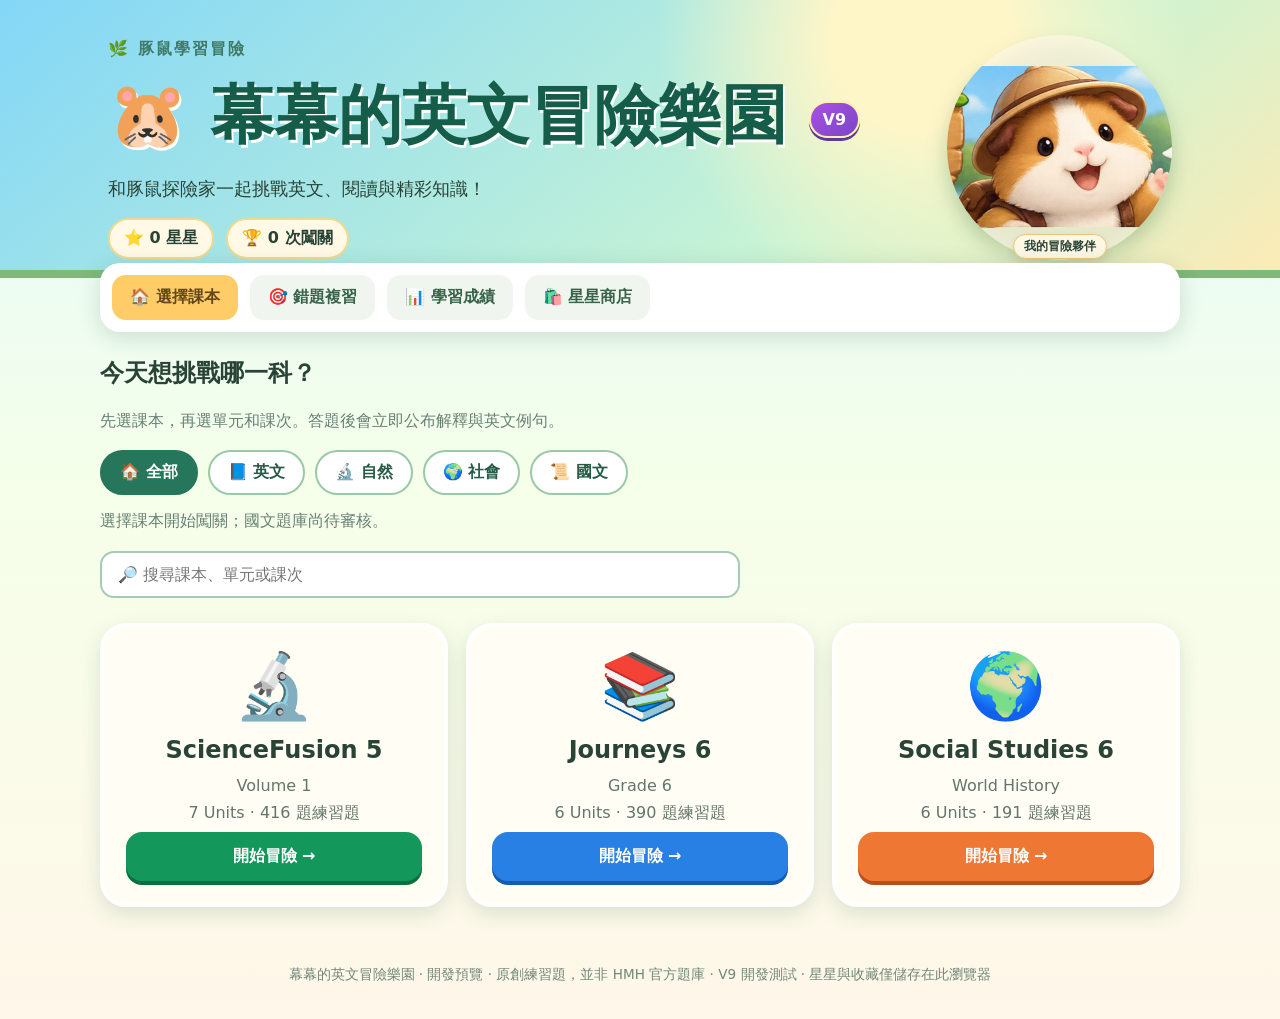
==== commit 43c8e460: "Match V9 reference title and polished star-store visual language" ====
--- a/index.html
+++ b/index.html
@@ -1 +1 @@
-<!doctype html><html lang="zh-Hant"><head><meta charset="utf-8"><meta name="viewport" content="width=device-width,initial-scale=1"><title>幕幕的學習冒險樂園｜開發預覽</title><link rel="stylesheet" href="style.css"><link rel="stylesheet" href="subject-navigation.css"></head><body><header class="hero"><div class="hero-inner"><div><div class="eyebrow">🌿 豚鼠學習冒險</div><h1>🐹 幕幕的學習冒險樂園 <span class="version-mark">V9</span></h1><p>和豚鼠探險家一起探索科學、故事與世界！</p><div class="topstats"><span id="stars">⭐ 0 星星</span><span id="done">🏆 0 次闖關</span></div></div><div class="mascot-wrap"><img id="heroMascot" class="mascot" src="character.png" alt="豚鼠探險家"><div id="heroOutfitCaption" class="hero-outfit-caption">我的冒險夥伴</div></div></div></header><div class="shell"><nav><button id="navHome" class="active">🏠 選擇課本</button><button id="navWrong">🎯 錯題複習</button><button id="navStats">📊 學習成績</button><button id="navShop">🛍️ 星星商店</button></nav><main><section id="home"><h2>今天想挑戰哪一科？</h2><p class="muted">先選課本，再選單元和課次。答題後會立即公布解釋與英文例句。</p><div id="books" class="books"></div></section><section id="select" class="hide"><button class="back" id="backHome">← 返回課本</button><h2 id="bookTitle"></h2><p class="muted">請選擇單元，再選擇綜合挑戰或閱讀理解</p><div id="units"></div><div id="lessons"></div><div id="modeChoice" class="hide mode-choice"><h3>🐹 選擇練習模式</h3><button id="mixedMode" class="primary">🔤 綜合挑戰（單字、文法、觀念）· 20 題</button><button id="readingMode" class="primary">📖 閱讀理解（每題不同短文）· 20 題</button></div></section><section id="quiz" class="hide"><button class="back" id="backSelect">← 返回課次</button><div class="quizhead"><div><div id="crumb" class="muted"></div><h2 id="qcounter"></h2></div><span id="qscore" class="pill">⭐ 0</span></div><div class="bar"><div id="barfill"></div></div><div class="question-card"><div class="question-top"><span id="qtype" class="pill">英文挑戰</span><button id="speakQuestion" class="outline">🔊 朗讀題目</button></div><div id="readingPassage" class="reading-passage hide"><strong id="readingTitle"></strong><p id="readingText"></p><button id="speakPassage" class="outline">🔊 朗讀短文</button></div><h2 id="question"></h2><div id="options" class="options"></div></div><div id="feedback" class="feedback hide"><h2 id="verdict"></h2><p id="explanation"></p><div class="example"><strong>📗 英文例句</strong><p id="exampleEn"></p><p id="exampleZh" class="muted"></p><button id="speakExample" class="outline">🔊 聽例句</button></div><button id="next" class="primary">下一題 →</button></div></section><section id="finish" class="hide result"></section><section id="shop" class="hide"><div class="shop-heading"><div><div class="eyebrow">🐹 V9 · 收藏冒險</div><h2>⭐ 幕幕的星星商店</h2><p class="muted">答對題目蒐集星星，兌換精緻裝扮、場景和收藏徽章。<strong>所有課程始終自由開放。</strong></p></div><p id="shopBalance" class="shop-balance" aria-live="polite">⭐ 0 顆星星</p></div><div class="shop-layout"><aside class="shop-sidebar"><div id="rewardPreview" class="reward-preview"></div><div id="equipSummary" class="equip-summary"></div><h3>🏅 我的收藏徽章</h3><div id="collectionShelf" class="collection-shelf"></div></aside><div class="shop-main"><div id="shopFilters" class="shop-filters" role="group" aria-label="商品分類"><button type="button" data-filter="all" class="active">全部商品</button><button type="button" data-filter="outfit">角色裝扮</button><button type="button" data-filter="scene">夢幻場景</button><button type="button" data-filter="badge">學習徽章</button></div><div id="shopItems" class="shop-items"></div><p id="shopMessage" class="shop-message" role="status" aria-live="polite"></p></div></div><div class="shop-showcase"><div class="showcase-section"><h3>✨ 我的裝備</h3><div id="showcaseEquipment" class="showcase-collection"></div></div><div class="showcase-section"><h3>🏅 我的收藏徽章</h3><div id="showcaseBadges" class="showcase-collection"></div></div><div id="rewardDetail" class="reward-detail hide" role="dialog" aria-modal="true" aria-labelledby="detailTitle"><div class="reward-detail-backdrop"></div><article class="reward-detail-panel"><button type="button" id="detailClose" class="detail-close" aria-label="關閉商品介紹">✕</button><img id="detailArt" alt="商品插畫"><div><span id="detailRarity" class="detail-rarity"></span><h2 id="detailTitle"></h2><p id="detailDescription"></p><p id="detailPrice" class="detail-price"></p><button type="button" id="detailBuy" class="detail-buy"></button></div></article></div></div></section><section id="stats" class="hide"><h2>📊 學習成績</h2><div id="statsBody"></div><button id="clearStats" class="outline">清除本機學習紀錄</button></section></main><footer>幕幕的學習冒險樂園 · 開發預覽 · 原創練習題，並非 HMH 官方題庫 · V9 開發測試 · 星星與收藏僅儲存在此瀏覽器</footer></div><script src="data.js"></script><script src="reading.js"></script><script src="reading-addon.js"></script><script src="reward-art.js"></script><script src="rewards.js"></script><script src="game.js"></script><script src="subject-navigation.js"></script></body></html>
+<!doctype html><html lang="zh-Hant"><head><meta charset="utf-8"><meta name="viewport" content="width=device-width,initial-scale=1"><title>幕幕的英文冒險樂園｜開發預覽</title><link rel="stylesheet" href="style.css"><link rel="stylesheet" href="subject-navigation.css"></head><body><header class="hero"><div class="hero-inner"><div><div class="eyebrow">🌿 豚鼠學習冒險</div><h1>🐹 幕幕的英文冒險樂園 <span class="version-mark">V9</span></h1><p>和豚鼠探險家一起挑戰英文、閱讀與精彩知識！</p><div class="topstats"><span id="stars">⭐ 0 星星</span><span id="done">🏆 0 次闖關</span></div></div><div class="mascot-wrap"><img id="heroMascot" class="mascot" src="character.png" alt="豚鼠探險家"><div id="heroOutfitCaption" class="hero-outfit-caption">我的冒險夥伴</div></div></div></header><div class="shell"><nav><button id="navHome" class="active">🏠 選擇課本</button><button id="navWrong">🎯 錯題複習</button><button id="navStats">📊 學習成績</button><button id="navShop">🛍️ 星星商店</button></nav><main><section id="home"><h2>今天想挑戰哪一科？</h2><p class="muted">先選課本，再選單元和課次。答題後會立即公布解釋與英文例句。</p><div id="books" class="books"></div></section><section id="select" class="hide"><button class="back" id="backHome">← 返回課本</button><h2 id="bookTitle"></h2><p class="muted">請選擇單元，再選擇綜合挑戰或閱讀理解</p><div id="units"></div><div id="lessons"></div><div id="modeChoice" class="hide mode-choice"><h3>🐹 選擇練習模式</h3><button id="mixedMode" class="primary">🔤 綜合挑戰（單字、文法、觀念）· 20 題</button><button id="readingMode" class="primary">📖 閱讀理解（每題不同短文）· 20 題</button></div></section><section id="quiz" class="hide"><button class="back" id="backSelect">← 返回課次</button><div class="quizhead"><div><div id="crumb" class="muted"></div><h2 id="qcounter"></h2></div><span id="qscore" class="pill">⭐ 0</span></div><div class="bar"><div id="barfill"></div></div><div class="question-card"><div class="question-top"><span id="qtype" class="pill">英文挑戰</span><button id="speakQuestion" class="outline">🔊 朗讀題目</button></div><div id="readingPassage" class="reading-passage hide"><strong id="readingTitle"></strong><p id="readingText"></p><button id="speakPassage" class="outline">🔊 朗讀短文</button></div><h2 id="question"></h2><div id="options" class="options"></div></div><div id="feedback" class="feedback hide"><h2 id="verdict"></h2><p id="explanation"></p><div class="example"><strong>📗 英文例句</strong><p id="exampleEn"></p><p id="exampleZh" class="muted"></p><button id="speakExample" class="outline">🔊 聽例句</button></div><button id="next" class="primary">下一題 →</button></div></section><section id="finish" class="hide result"></section><section id="shop" class="hide"><div class="shop-heading"><div><div class="eyebrow">🐹 V9 · 收藏冒險</div><h2>⭐ 幕幕的星星商店</h2><p class="muted">答對題目蒐集星星，兌換精緻裝扮、場景和收藏徽章。<strong>所有課程始終自由開放。</strong></p></div><p id="shopBalance" class="shop-balance" aria-live="polite">⭐ 0 顆星星</p></div><div class="shop-layout"><aside class="shop-sidebar"><div id="rewardPreview" class="reward-preview"></div><div id="equipSummary" class="equip-summary"></div><h3>🏅 我的收藏徽章</h3><div id="collectionShelf" class="collection-shelf"></div></aside><div class="shop-main"><div id="shopFilters" class="shop-filters" role="group" aria-label="商品分類"><button type="button" data-filter="all" class="active">全部商品</button><button type="button" data-filter="outfit">角色裝扮</button><button type="button" data-filter="scene">夢幻場景</button><button type="button" data-filter="badge">學習徽章</button></div><div id="shopItems" class="shop-items"></div><p id="shopMessage" class="shop-message" role="status" aria-live="polite"></p></div></div><div class="shop-showcase"><div class="showcase-section"><h3>✨ 我的裝備</h3><div id="showcaseEquipment" class="showcase-collection"></div></div><div class="showcase-section"><h3>🏅 我的收藏徽章</h3><div id="showcaseBadges" class="showcase-collection"></div></div><div id="rewardDetail" class="reward-detail hide" role="dialog" aria-modal="true" aria-labelledby="detailTitle"><div class="reward-detail-backdrop"></div><article class="reward-detail-panel"><button type="button" id="detailClose" class="detail-close" aria-label="關閉商品介紹">✕</button><img id="detailArt" alt="商品插畫"><div><span id="detailRarity" class="detail-rarity"></span><h2 id="detailTitle"></h2><p id="detailDescription"></p><p id="detailPrice" class="detail-price"></p><button type="button" id="detailBuy" class="detail-buy"></button></div></article></div></div></section><section id="stats" class="hide"><h2>📊 學習成績</h2><div id="statsBody"></div><button id="clearStats" class="outline">清除本機學習紀錄</button></section></main><footer>幕幕的英文冒險樂園 · 開發預覽 · 原創練習題，並非 HMH 官方題庫 · V9 開發測試 · 星星與收藏僅儲存在此瀏覽器</footer></div><script src="data.js"></script><script src="reading.js"></script><script src="reading-addon.js"></script><script src="reward-art.js"></script><script src="rewards.js"></script><script src="game.js"></script><script src="subject-navigation.js"></script></body></html>
--- a/style.css
+++ b/style.css
@@ -70,3 +70,78 @@
 @media(max-width:980px){.shop-layout{grid-template-columns:230px minmax(0,1fr)}.shop-items{grid-template-columns:repeat(2,minmax(0,1fr))}}
 @media(max-width:700px){.shop-layout{grid-template-columns:1fr}.shop-sidebar{position:static}.shop-sidebar .reward-preview{max-width:360px;margin:auto}.collection-shelf{grid-template-columns:repeat(4,minmax(0,1fr))}.shop-items{grid-template-columns:repeat(2,minmax(0,1fr));gap:9px}.shop-card.v9-item h3{font-size:.93rem}.shop-card.v9-item .shop-description{font-size:.73rem}.shop-buy{font-size:.8rem}.hero-outfit-caption{font-size:.65rem;bottom:-2px;max-width:130px}}
 @media(max-width:400px){.shop-items{grid-template-columns:1fr}.collection-shelf{grid-template-columns:repeat(2,minmax(0,1fr))}}
+
+
+/* V9.1 — Star Store visual refresh based on the supplied four-column game shop reference. */
+body:has(#shop:not(.hide)){background:
+ radial-gradient(circle at 5% 15%,#e7ffd3aa,transparent 35%),
+ radial-gradient(circle at 96% 12%,#b9e6ffbb,transparent 31%),
+ linear-gradient(135deg,#b7e8bc 0%,#e1f9d2 25%,#d2f5ff 65%,#fff0cc 100%) fixed}
+body:has(#shop:not(.hide)) .shell{max-width:1510px;padding:0 clamp(12px,2.5vw,35px)}
+body:has(#shop:not(.hide)) .hero-inner{max-width:1480px;min-height:190px;padding-bottom:16px}
+body:has(#shop:not(.hide)) .hero{border-bottom:7px solid #b1d78c;background:
+ radial-gradient(circle at 7% 80%,#78c87b 0 9%,transparent 29%),
+ radial-gradient(circle at 94% 7%,#9ccf7e 0 10%,transparent 25%),
+ linear-gradient(110deg,#a6e8d2,#bfe8ff 54%,#d7f6cf)}
+body:has(#shop:not(.hide)) .hero-inner h1{font-size:clamp(1.65rem,3.15vw,3.25rem)}
+body:has(#shop:not(.hide)) .hero-inner .mascot{width:145px;height:145px}
+body:has(#shop:not(.hide)) nav{max-width:960px;margin:-14px auto 20px}
+#shop{position:relative;background:linear-gradient(132deg,#fff7e1,#fff0cc 55%,#ffefcf);border:4px solid #d99a45;border-radius:32px;padding:clamp(12px,2vw,28px);box-shadow:0 12px 0 #c58a3e,0 19px 32px #75502f4a,inset 0 3px 0 #fffdf2}
+#shop:before{content:"";position:absolute;inset:7px;border:2px solid #f9d894;border-radius:25px;pointer-events:none}
+#shop .shop-heading{position:relative;z-index:1;margin:0 0 16px;padding:4px 4px 17px;border-bottom:3px solid #eac18c}
+#shop .shop-heading h2{font-size:clamp(1.65rem,2.8vw,2.8rem);color:#663914;text-shadow:1px 2px #fff6c8;margin:5px 0}
+#shop .shop-heading p{margin:4px 0;max-width:850px}
+#shop .shop-heading .eyebrow{font-size:.82rem;color:#ad7b2c}
+#shop .shop-balance{background:linear-gradient(160deg,#303744,#161b2b);border:3px solid #ffc46d;box-shadow:0 4px 0 #a46c32,0 7px 15px #58371a30;color:#fff9dd;padding:12px 21px;font-size:clamp(1rem,1.6vw,1.3rem);letter-spacing:.3px}
+#shop .shop-layout{grid-template-columns:minmax(180px,270px) minmax(0,1fr);gap:clamp(12px,1.6vw,24px);position:relative;z-index:1}
+#shop .shop-sidebar{padding:12px;background:linear-gradient(180deg,#fff0ca,#fff8e4);border:3px solid #e3ad61;border-radius:24px;box-shadow:inset 0 3px 0 #fff8de,0 7px 12px #8e653526}
+#shop .reward-preview{border:3px solid #e8be7c;background:radial-gradient(circle at 50% 47%,#fffee7,#cceac4 78%,#a2d7b4);box-shadow:inset 0 4px 15px #fff8}
+#shop .shop-portrait{max-width:245px;width:100%;filter:drop-shadow(0 7px 5px #80613144)}
+#shop .shop-portrait-label{background:#fff3c3;border-radius:22px;padding:8px 4px;color:#7a512a}
+#shop .equip-summary{border:1px solid #e0c088;background:#fff9e5}
+#shop .collection-shelf{grid-template-columns:repeat(2,minmax(0,1fr));gap:9px}
+#shop .badge-mini{border:2px solid #ecc982;background:linear-gradient(#fff6d8,#ffe7ad)}
+#shop .badge-mini img{aspect-ratio:5/3.2}
+#shop .shop-filters{background:#fffcf5;border:3px solid #e7c991;border-radius:22px;padding:8px;gap:6px;box-shadow:0 3px 0 #cba56930;margin:0 0 14px}
+#shop .shop-filters button{min-width:0;flex:1;padding:11px 6px;font-size:clamp(.78rem,1.1vw,.98rem);background:linear-gradient(#f9f6f2,#e6e2d9);box-shadow:inset 0 2px 0 #fff;border:2px solid #dad1be;border-radius:16px;color:#4c536a}
+#shop .shop-filters button.active{background:linear-gradient(#fff0a1,#ffc943);border-color:#dc9d3a;box-shadow:inset 0 2px 0 #fff4cd,0 3px 0 #c48b2c;color:#6b3e15}
+#shop .shop-items{grid-template-columns:repeat(4,minmax(0,1fr));gap:clamp(8px,1.15vw,16px)}
+#shop .shop-card.v9-item{border:3px solid #ebc287;border-radius:21px;padding:7px 7px 10px;gap:6px;background:linear-gradient(#fffef5,#fff2d5);box-shadow:inset 0 2px 0 #fff,0 4px 0 #d0a46b,0 7px 10px #895d2b30;text-align:center;transition:transform .16s,box-shadow .16s;min-width:0}
+#shop .shop-card.v9-item:hover{transform:translateY(-3px);box-shadow:inset 0 2px 0 #fff,0 6px 0 #d0a46b,0 11px 15px #895d2b3c}
+#shop .shop-card.v9-item.purchased{border-color:#9cbf8d}
+#shop .shop-art{aspect-ratio:1.76;border-radius:14px;overflow:hidden;background:radial-gradient(circle at 50% 35%,#fff5ad,#ffd890);box-shadow:inset 0 0 12px #ffb74099}
+#shop .shop-art img{width:100%;height:100%;object-fit:cover}
+#shop .shop-art:after{content:"";position:absolute;inset:0;pointer-events:none;background:linear-gradient(150deg,#ffffff4d,transparent 35%,transparent 80%,#ffbd6140);border-radius:14px}
+#shop .shop-card.v9-item h3{font-size:clamp(.83rem,1.2vw,1.07rem);font-weight:900;color:#37291c;line-height:1.38;margin:0 2px;min-height:1.38em;white-space:normal}
+#shop .shop-card.v9-item .shop-description{display:none}
+#shop .shop-card.v9-item .shop-price{display:none}
+#shop .shop-card.v9-item .shop-buy{width:fit-content;max-width:100%;margin:0 auto;padding:5px 13px;min-width:105px;min-height:34px;border:2px solid #d98d22;border-radius:30px;background:linear-gradient(#fff5a4,#ffc13c 55%,#ffad29);box-shadow:inset 0 2px #fffbc6,0 2px 0 #bb7024;color:#332410;font-weight:950;font-size:clamp(.74rem,1.08vw,1rem);white-space:normal;line-height:1.2}
+#shop .shop-card.v9-item .shop-buy:disabled{background:linear-gradient(#f5e9cb,#dfcfab);color:#81735d;border-color:#cbb18b;opacity:1}
+#shop .shop-card.v9-item.purchased .shop-buy:not(:disabled){background:linear-gradient(#b2f3e0,#75ceb3);border-color:#479f86;color:#215f4f}
+#shop .rarity{top:4px;left:4px;border:2px solid #fff9da;padding:3px 8px;font-size:clamp(.65rem,.9vw,.78rem);box-shadow:0 2px 4px #45342b3d}
+#shop .rarity.rare{background:linear-gradient(#cc71e0,#9633b3)}
+#shop .rarity.legendary{background:linear-gradient(#9a4ecf,#7226a5)}
+#shop .rarity.common{background:linear-gradient(#9c9c98,#686c6b)}
+#shop .shop-peek{position:absolute;bottom:5px;right:6px;z-index:2;border:2px solid #9ca8b0;background:linear-gradient(#fff,#e0effd);border-radius:999px;width:29px;height:29px;color:#235d8c;font-size:24px;line-height:20px;font-weight:900;box-shadow:0 2px 4px #4359725c;display:flex;justify-content:center;align-items:center;padding:0}
+#shop .shop-peek:hover{background:#f9e294}
+#shop .shop-message{margin:10px 0 0}
+#shop .shop-showcase{position:relative;z-index:1;margin-top:20px;padding:10px 16px;display:grid;grid-template-columns:1fr 1fr;gap:20px;background:linear-gradient(#fffbe9,#ffedc4);border:3px solid #e7b678;border-radius:22px;box-shadow:inset 0 3px 0 #fff}
+#shop .shop-showcase h3{margin:3px 0 9px;font-size:1rem;color:#78451d}
+#shop .showcase-collection{display:flex;gap:9px;align-items:stretch;flex-wrap:wrap}
+#shop .showcase-item{width:100px;min-height:97px;border:2px solid #efc88e;border-radius:13px;background:linear-gradient(#fffef7,#ffefc7);padding:4px;color:#6d4b2e;font-weight:850;box-shadow:0 3px 5px #8862371f}
+#shop .showcase-item img{width:100%;height:66px;object-fit:cover;border-radius:9px;display:block}
+#shop .showcase-item span{display:block;font-size:.7rem;line-height:1.3;margin-top:3px}
+#shop .showcase-placeholder{font-size:.84rem;color:#8b7654;margin:5px 0}
+#shop .reward-detail{position:fixed;z-index:9999;inset:0;display:flex;align-items:center;justify-content:center;padding:20px}
+#shop .reward-detail-backdrop{position:absolute;inset:0;background:#282234bb;backdrop-filter:blur(4px)}
+#shop .reward-detail-panel{position:relative;z-index:1;width:min(770px,100%);background:linear-gradient(#fff8e3,#fff1ce);border:5px solid #e7b05f;border-radius:27px;padding:20px;display:grid;grid-template-columns:minmax(0,1.2fr) minmax(200px,1fr);gap:24px;box-shadow:0 20px 60px #17132277}
+#shop .reward-detail-panel>img{width:100%;border:4px solid #ffe0a1;border-radius:20px;background:#fffaee}
+#shop .reward-detail-panel h2{margin:14px 0;color:#744b1a}
+#shop .reward-detail-panel p{line-height:1.6}
+#shop .detail-rarity{background:#9c4cb8;color:white;padding:5px 13px;border-radius:30px;font-weight:900}
+#shop .detail-price{font-size:1.3rem;font-weight:950;color:#9a6326}
+#shop .detail-buy{display:block;background:linear-gradient(#fff2a3,#ffc23e);border:2px solid #d89539;border-radius:14px;padding:12px 22px;color:#633f14;font-weight:900;margin-top:20px}
+#shop .detail-close{position:absolute;top:10px;right:12px;border:2px solid #ddb76d;background:#fffaf1;border-radius:50%;width:37px;height:37px;font-size:1.1rem;color:#76512e}
+@media(max-width:1140px){#shop .shop-layout{grid-template-columns:200px minmax(0,1fr)}#shop .shop-items{grid-template-columns:repeat(3,minmax(0,1fr))}}
+@media(max-width:820px){#shop .shop-layout{grid-template-columns:1fr}#shop .shop-sidebar{position:static;display:grid;grid-template-columns:minmax(0,190px) 1fr;gap:10px;align-items:start}#shop .shop-sidebar .reward-preview{grid-row:span 3;margin:0;max-width:none}#shop .shop-sidebar h3{margin:0}#shop .collection-shelf{grid-template-columns:repeat(4,minmax(0,1fr))}#shop .shop-items{grid-template-columns:repeat(3,minmax(0,1fr))}}
+@media(max-width:640px){#shop{padding:12px;border-radius:21px}#shop .shop-heading{padding-bottom:10px}#shop .shop-layout{gap:13px}#shop .shop-filters button{font-size:.78rem;padding:9px 6px}#shop .shop-items{grid-template-columns:repeat(2,minmax(0,1fr));gap:8px}#shop .shop-card.v9-item{padding:5px 5px 8px;border-radius:16px}#shop .shop-art{border-radius:11px}#shop .shop-card.v9-item h3{font-size:.85rem}#shop .shop-card.v9-item .shop-buy{min-width:95px;font-size:.76rem;padding:6px 7px}#shop .shop-sidebar{grid-template-columns:130px 1fr}#shop .reward-preview{padding:5px}#shop .shop-showcase{grid-template-columns:1fr}#shop .reward-detail-panel{grid-template-columns:1fr;padding:15px}#shop .reward-detail-panel>img{max-height:220px;object-fit:contain}}
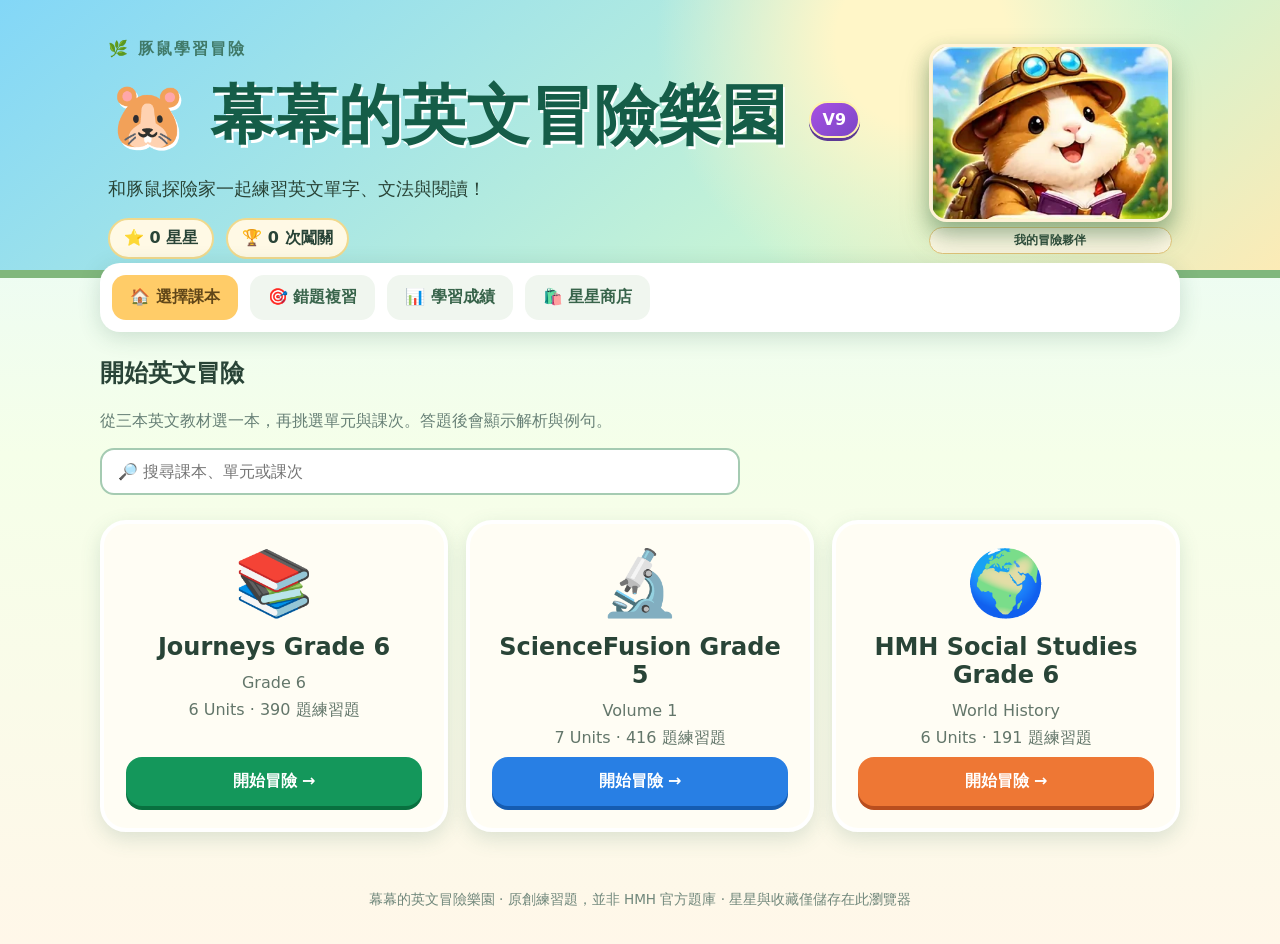
==== commit 36e867b6: "Update V9 shop, mobile portraits, and seven-question rounds" ====
--- a/index.html
+++ b/index.html
@@ -1 +1 @@
-<!doctype html><html lang="zh-Hant"><head><meta charset="utf-8"><meta name="viewport" content="width=device-width,initial-scale=1"><title>幕幕的英文冒險樂園｜開發預覽</title><link rel="stylesheet" href="style.css"><link rel="stylesheet" href="subject-navigation.css"></head><body><header class="hero"><div class="hero-inner"><div><div class="eyebrow">🌿 豚鼠學習冒險</div><h1>🐹 幕幕的英文冒險樂園 <span class="version-mark">V9</span></h1><p>和豚鼠探險家一起挑戰英文、閱讀與精彩知識！</p><div class="topstats"><span id="stars">⭐ 0 星星</span><span id="done">🏆 0 次闖關</span></div></div><div class="mascot-wrap"><img id="heroMascot" class="mascot" src="character.png" alt="豚鼠探險家"><div id="heroOutfitCaption" class="hero-outfit-caption">我的冒險夥伴</div></div></div></header><div class="shell"><nav><button id="navHome" class="active">🏠 選擇課本</button><button id="navWrong">🎯 錯題複習</button><button id="navStats">📊 學習成績</button><button id="navShop">🛍️ 星星商店</button></nav><main><section id="home"><h2>今天想挑戰哪一科？</h2><p class="muted">先選課本，再選單元和課次。答題後會立即公布解釋與英文例句。</p><div id="books" class="books"></div></section><section id="select" class="hide"><button class="back" id="backHome">← 返回課本</button><h2 id="bookTitle"></h2><p class="muted">請選擇單元，再選擇綜合挑戰或閱讀理解</p><div id="units"></div><div id="lessons"></div><div id="modeChoice" class="hide mode-choice"><h3>🐹 選擇練習模式</h3><button id="mixedMode" class="primary">🔤 綜合挑戰（單字、文法、觀念）· 20 題</button><button id="readingMode" class="primary">📖 閱讀理解（每題不同短文）· 20 題</button></div></section><section id="quiz" class="hide"><button class="back" id="backSelect">← 返回課次</button><div class="quizhead"><div><div id="crumb" class="muted"></div><h2 id="qcounter"></h2></div><span id="qscore" class="pill">⭐ 0</span></div><div class="bar"><div id="barfill"></div></div><div class="question-card"><div class="question-top"><span id="qtype" class="pill">英文挑戰</span><button id="speakQuestion" class="outline">🔊 朗讀題目</button></div><div id="readingPassage" class="reading-passage hide"><strong id="readingTitle"></strong><p id="readingText"></p><button id="speakPassage" class="outline">🔊 朗讀短文</button></div><h2 id="question"></h2><div id="options" class="options"></div></div><div id="feedback" class="feedback hide"><h2 id="verdict"></h2><p id="explanation"></p><div class="example"><strong>📗 英文例句</strong><p id="exampleEn"></p><p id="exampleZh" class="muted"></p><button id="speakExample" class="outline">🔊 聽例句</button></div><button id="next" class="primary">下一題 →</button></div></section><section id="finish" class="hide result"></section><section id="shop" class="hide"><div class="shop-heading"><div><div class="eyebrow">🐹 V9 · 收藏冒險</div><h2>⭐ 幕幕的星星商店</h2><p class="muted">答對題目蒐集星星，兌換精緻裝扮、場景和收藏徽章。<strong>所有課程始終自由開放。</strong></p></div><p id="shopBalance" class="shop-balance" aria-live="polite">⭐ 0 顆星星</p></div><div class="shop-layout"><aside class="shop-sidebar"><div id="rewardPreview" class="reward-preview"></div><div id="equipSummary" class="equip-summary"></div><h3>🏅 我的收藏徽章</h3><div id="collectionShelf" class="collection-shelf"></div></aside><div class="shop-main"><div id="shopFilters" class="shop-filters" role="group" aria-label="商品分類"><button type="button" data-filter="all" class="active">全部商品</button><button type="button" data-filter="outfit">角色裝扮</button><button type="button" data-filter="scene">夢幻場景</button><button type="button" data-filter="badge">學習徽章</button></div><div id="shopItems" class="shop-items"></div><p id="shopMessage" class="shop-message" role="status" aria-live="polite"></p></div></div><div class="shop-showcase"><div class="showcase-section"><h3>✨ 我的裝備</h3><div id="showcaseEquipment" class="showcase-collection"></div></div><div class="showcase-section"><h3>🏅 我的收藏徽章</h3><div id="showcaseBadges" class="showcase-collection"></div></div><div id="rewardDetail" class="reward-detail hide" role="dialog" aria-modal="true" aria-labelledby="detailTitle"><div class="reward-detail-backdrop"></div><article class="reward-detail-panel"><button type="button" id="detailClose" class="detail-close" aria-label="關閉商品介紹">✕</button><img id="detailArt" alt="商品插畫"><div><span id="detailRarity" class="detail-rarity"></span><h2 id="detailTitle"></h2><p id="detailDescription"></p><p id="detailPrice" class="detail-price"></p><button type="button" id="detailBuy" class="detail-buy"></button></div></article></div></div></section><section id="stats" class="hide"><h2>📊 學習成績</h2><div id="statsBody"></div><button id="clearStats" class="outline">清除本機學習紀錄</button></section></main><footer>幕幕的英文冒險樂園 · 開發預覽 · 原創練習題，並非 HMH 官方題庫 · V9 開發測試 · 星星與收藏僅儲存在此瀏覽器</footer></div><script src="data.js"></script><script src="reading.js"></script><script src="reading-addon.js"></script><script src="reward-art.js"></script><script src="rewards.js"></script><script src="game.js"></script><script src="subject-navigation.js"></script></body></html>
+<!doctype html><html lang="zh-Hant"><head><meta charset="utf-8"><meta name="viewport" content="width=device-width,initial-scale=1"><title>幕幕的英文冒險樂園 V9</title><link rel="stylesheet" href="style.css"><link rel="stylesheet" href="subject-navigation.css"></head><body><header class="hero"><div class="hero-inner"><div><div class="eyebrow">🌿 豚鼠學習冒險</div><h1>🐹 幕幕的英文冒險樂園 <span class="version-mark">V9</span></h1><p>和豚鼠探險家一起練習英文單字、文法與閱讀！</p><div class="topstats"><span id="stars">⭐ 0 星星</span><span id="done">🏆 0 次闖關</span></div></div><div class="mascot-wrap"><img id="heroMascot" class="mascot" src="character.png" alt="豚鼠探險家"><div id="heroOutfitCaption" class="hero-outfit-caption">我的冒險夥伴</div><div class="equipped-rewards"><img id="heroScene" class="equipped-reward" alt="" hidden><img id="heroBadge" class="equipped-reward" alt="" hidden></div></div></div></header><div class="shell"><nav><button id="navHome" class="active">🏠 選擇課本</button><button id="navWrong">🎯 錯題複習</button><button id="navStats">📊 學習成績</button><button id="navShop">🛍️ 星星商店</button></nav><main><section id="home"><h2>開始英文冒險</h2><p class="muted">從三本英文教材選一本，再挑選單元與課次。答題後會顯示解析與例句。</p><div id="books" class="books"></div></section><section id="select" class="hide"><button class="back" id="backHome">← 返回課本</button><h2 id="bookTitle"></h2><p class="muted">請選擇單元，再選擇綜合挑戰或閱讀理解</p><div id="units"></div><div id="lessons"></div><div id="modeChoice" class="hide mode-choice"><h3>🐹 選擇練習模式</h3><button id="mixedMode" class="primary">🔤 綜合挑戰（單字、文法與觀念）· 最多 7 題</button><button id="readingMode" class="primary">📖 閱讀理解（每題不同短文）· 最多 7 題</button></div></section><section id="quiz" class="hide"><button class="back" id="backSelect">← 返回課次</button><div class="quizhead"><div><div id="crumb" class="muted"></div><h2 id="qcounter"></h2></div><span id="qscore" class="pill">⭐ 0</span></div><div class="bar"><div id="barfill"></div></div><div class="question-card"><div class="question-top"><span id="qtype" class="pill">英文挑戰</span><button id="speakQuestion" class="outline">🔊 朗讀題目</button></div><div id="readingPassage" class="reading-passage hide"><strong id="readingTitle"></strong><p id="readingText"></p><button id="speakPassage" class="outline">🔊 朗讀短文</button></div><h2 id="question"></h2><div id="options" class="options"></div></div><div id="feedback" class="feedback hide"><h2 id="verdict"></h2><p id="explanation"></p><div class="example"><strong>📗 英文例句</strong><p id="exampleEn"></p><p id="exampleZh" class="muted"></p><button id="speakExample" class="outline">🔊 聽例句</button></div><button id="next" class="primary">下一題 →</button></div></section><section id="finish" class="hide result"></section><section id="shop" class="hide"><div class="shop-heading"><div><div class="eyebrow">🐹 V9 · 收藏冒險</div><h2>⭐ 幕幕的星星商店</h2><p class="muted">答對題目蒐集星星，兌換精緻裝扮、場景和收藏徽章。<strong>所有課程始終自由開放。</strong></p></div><div><p id="shopBalance" class="shop-balance" aria-live="polite">⭐ 0 顆星星</p><button id="resetTestStars" class="outline" type="button" hidden>測試星星歸零</button></div></div><div class="shop-layout"><aside class="shop-sidebar"><div id="rewardPreview" class="reward-preview"><img id="shopPortrait" class="shop-portrait" src="assets/explorer-hat.webp" alt="商店豚鼠角色"><p class="shop-portrait-label">我的冒險夥伴 · 自由換裝</p><div class="equipped-rewards"><img id="shopScene" class="equipped-reward" alt="" hidden><img id="shopBadge" class="equipped-reward" alt="" hidden></div></div><div id="equipSummary" class="equip-summary"></div><h3>🏅 我的收藏徽章</h3><div id="collectionShelf" class="collection-shelf"></div></aside><div class="shop-main"><div id="shopFilters" class="shop-filters" role="group" aria-label="商品分類"><button type="button" data-filter="all" class="active">全部商品</button><button type="button" data-filter="outfit">角色裝扮</button><button type="button" data-filter="scene">夢幻場景</button><button type="button" data-filter="badge">學習徽章</button></div><div id="shopItems" class="shop-items"></div><p id="shopMessage" class="shop-message" role="status" aria-live="polite"></p></div></div><div class="shop-showcase"><div class="showcase-section"><h3>✨ 我的裝備</h3><div id="showcaseEquipment" class="showcase-collection"></div></div><div class="showcase-section"><h3>🏅 我的收藏徽章</h3><div id="showcaseBadges" class="showcase-collection"></div></div><div id="rewardDetail" class="reward-detail hide" role="dialog" aria-modal="true" aria-labelledby="detailTitle"><div class="reward-detail-backdrop"></div><article class="reward-detail-panel"><button type="button" id="detailClose" class="detail-close" aria-label="關閉商品介紹">✕</button><img id="detailArt" alt="商品插畫"><div><span id="detailRarity" class="detail-rarity"></span><h2 id="detailTitle"></h2><p id="detailDescription"></p><p id="detailPrice" class="detail-price"></p><button type="button" id="detailBuy" class="detail-buy"></button></div></article></div></div></section><section id="stats" class="hide"><h2>📊 學習成績</h2><div id="statsBody"></div><button id="clearStats" class="outline">清除本機學習紀錄</button></section></main><footer>幕幕的英文冒險樂園 ·  原創練習題，並非 HMH 官方題庫 ·  星星與收藏僅儲存在此瀏覽器</footer></div><script src="data.js"></script><script src="reading.js"></script><script src="reading-addon.js"></script><script src="reward-art.js"></script><script src="approved-art.js"></script><script src="rewards.js"></script><script src="game.js"></script><script src="subject-navigation.js"></script></body></html>
--- a/style.css
+++ b/style.css
@@ -145,3 +145,83 @@
 @media(max-width:1140px){#shop .shop-layout{grid-template-columns:200px minmax(0,1fr)}#shop .shop-items{grid-template-columns:repeat(3,minmax(0,1fr))}}
 @media(max-width:820px){#shop .shop-layout{grid-template-columns:1fr}#shop .shop-sidebar{position:static;display:grid;grid-template-columns:minmax(0,190px) 1fr;gap:10px;align-items:start}#shop .shop-sidebar .reward-preview{grid-row:span 3;margin:0;max-width:none}#shop .shop-sidebar h3{margin:0}#shop .collection-shelf{grid-template-columns:repeat(4,minmax(0,1fr))}#shop .shop-items{grid-template-columns:repeat(3,minmax(0,1fr))}}
 @media(max-width:640px){#shop{padding:12px;border-radius:21px}#shop .shop-heading{padding-bottom:10px}#shop .shop-layout{gap:13px}#shop .shop-filters button{font-size:.78rem;padding:9px 6px}#shop .shop-items{grid-template-columns:repeat(2,minmax(0,1fr));gap:8px}#shop .shop-card.v9-item{padding:5px 5px 8px;border-radius:16px}#shop .shop-art{border-radius:11px}#shop .shop-card.v9-item h3{font-size:.85rem}#shop .shop-card.v9-item .shop-buy{min-width:95px;font-size:.76rem;padding:6px 7px}#shop .shop-sidebar{grid-template-columns:130px 1fr}#shop .reward-preview{padding:5px}#shop .shop-showcase{grid-template-columns:1fr}#shop .reward-detail-panel{grid-template-columns:1fr;padding:15px}#shop .reward-detail-panel>img{max-height:220px;object-fit:contain}}
+
+
+/* Approved V9 illustrated guinea pig: 4-column by 3-row art atlas. */
+.mascot-wrap .mascot{width:min(260px,24vw);height:auto;aspect-ratio:336/246;display:block;border-radius:23px;border:4px solid #fff6d7;box-shadow:0 10px 24px #4c754e55;object-fit:contain}
+.mascot-wrap .hero-outfit-caption{bottom:-9px}
+#shop .shop-portrait{display:block;width:min(100%,248px);height:auto;aspect-ratio:336/246;margin:10px auto;object-fit:fill;border:3px solid #fff2cf;border-radius:18px;box-shadow:0 5px 12px #714f4b33}
+#shop .shop-art{aspect-ratio:336/246}
+#shop .shop-art img{display:block;width:100%;height:100%;object-fit:fill}
+#shop .badge-mini img{aspect-ratio:336/246;height:auto}
+#shop .showcase-item img{height:auto;aspect-ratio:336/246}
+#shop .reward-detail-panel>img{height:auto;aspect-ratio:336/246;object-fit:fill}
+@media(max-width:700px){.mascot-wrap .mascot{width:148px;aspect-ratio:336/246}.mascot-wrap .hero-outfit-caption{max-width:140px}}
+
+
+/* Portraits and equipment badges occupy separate rows. */
+.mascot-wrap {
+  width: clamp(176px, 19vw, 260px);
+}
+.mascot-wrap img.mascot,
+body:has(#shop:not(.hide)) .hero-inner .mascot,
+#shop .reward-preview img.shop-portrait {
+  display: block;
+  width: 100%;
+  height: auto;
+  max-width: none;
+  aspect-ratio: 336 / 246;
+  object-fit: contain;
+  border: 3px solid #fff3d7;
+  border-radius: 18px;
+}
+.mascot-wrap .hero-outfit-caption,
+#shop .shop-portrait-label {
+  position: static;
+  transform: none;
+  margin: 5px 0 0;
+  max-width: 100%;
+  white-space: normal;
+  font-size: .75rem;
+  box-shadow: none;
+}
+#shop .shop-sidebar .reward-preview {
+  width: 100%;
+  max-width: 100%;
+  min-height: 0;
+  padding: 5px;
+  margin: 0 0 12px;
+}
+.equipped-rewards {
+  display: flex;
+  justify-content: center;
+  gap: 6px;
+}
+.equipped-reward {
+  display: block;
+  width: 30%;
+  max-width: 68px;
+  height: auto;
+  aspect-ratio: 336 / 246;
+  object-fit: contain;
+  margin-top: 5px;
+  border: 2px solid #fff4d5;
+  border-radius: 8px;
+}
+.equipped-reward[hidden] { display: none; }
+#shop .badge-mini.badge-equipped { outline: 2px solid #527348; }
+@media (max-width: 820px) {
+  .mascot-wrap { width: clamp(145px, 25vw, 200px); }
+}
+@media (max-width: 700px) {
+  .mascot-wrap { width: clamp(96px, 33vw, 164px); }
+  .hero-inner { gap: 8px; }
+  body:has(#shop:not(.hide)) .hero-inner { padding-bottom: 24px; }
+}
+
+/* Let the confirmation panel scroll on short mobile screens. */
+#shop .reward-detail-panel {
+  max-height: calc(100dvh - 40px);
+  overflow-y: auto;
+}
+#shop .detail-buy:disabled { cursor: not-allowed; }
